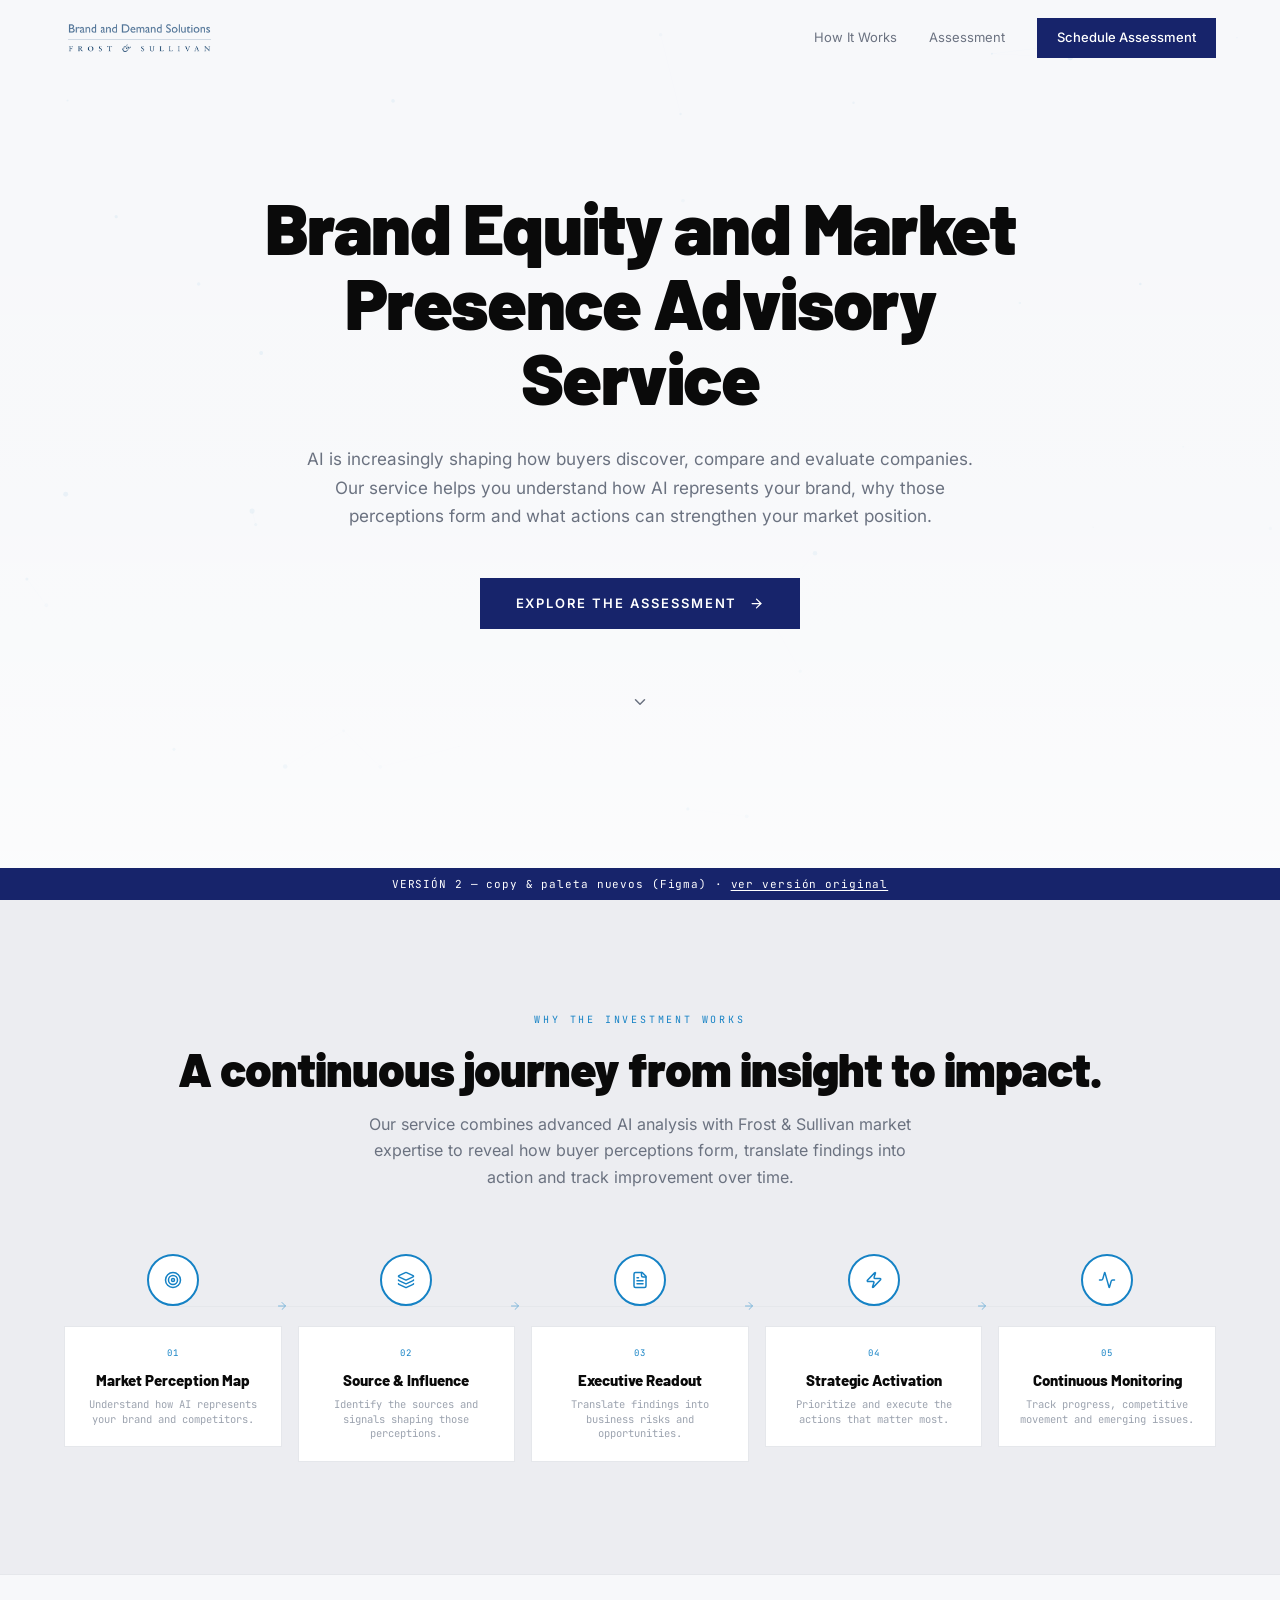
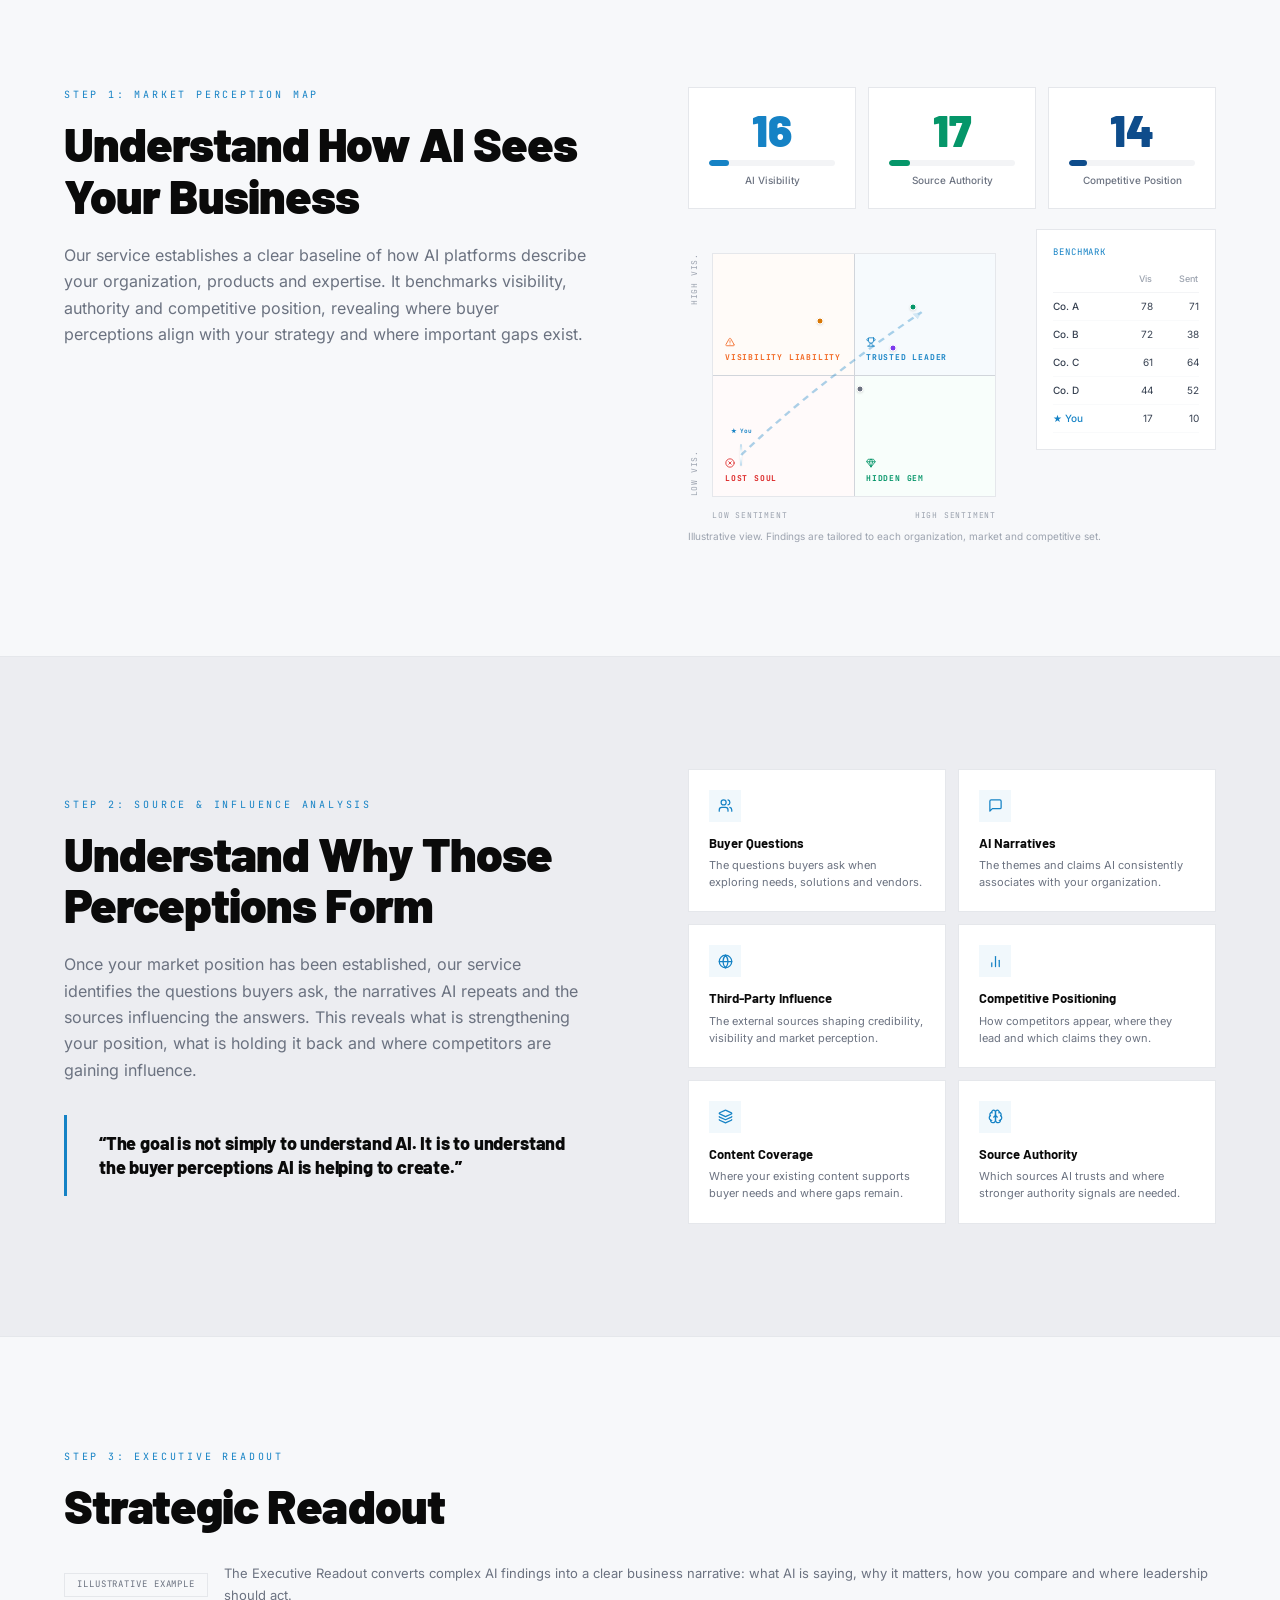
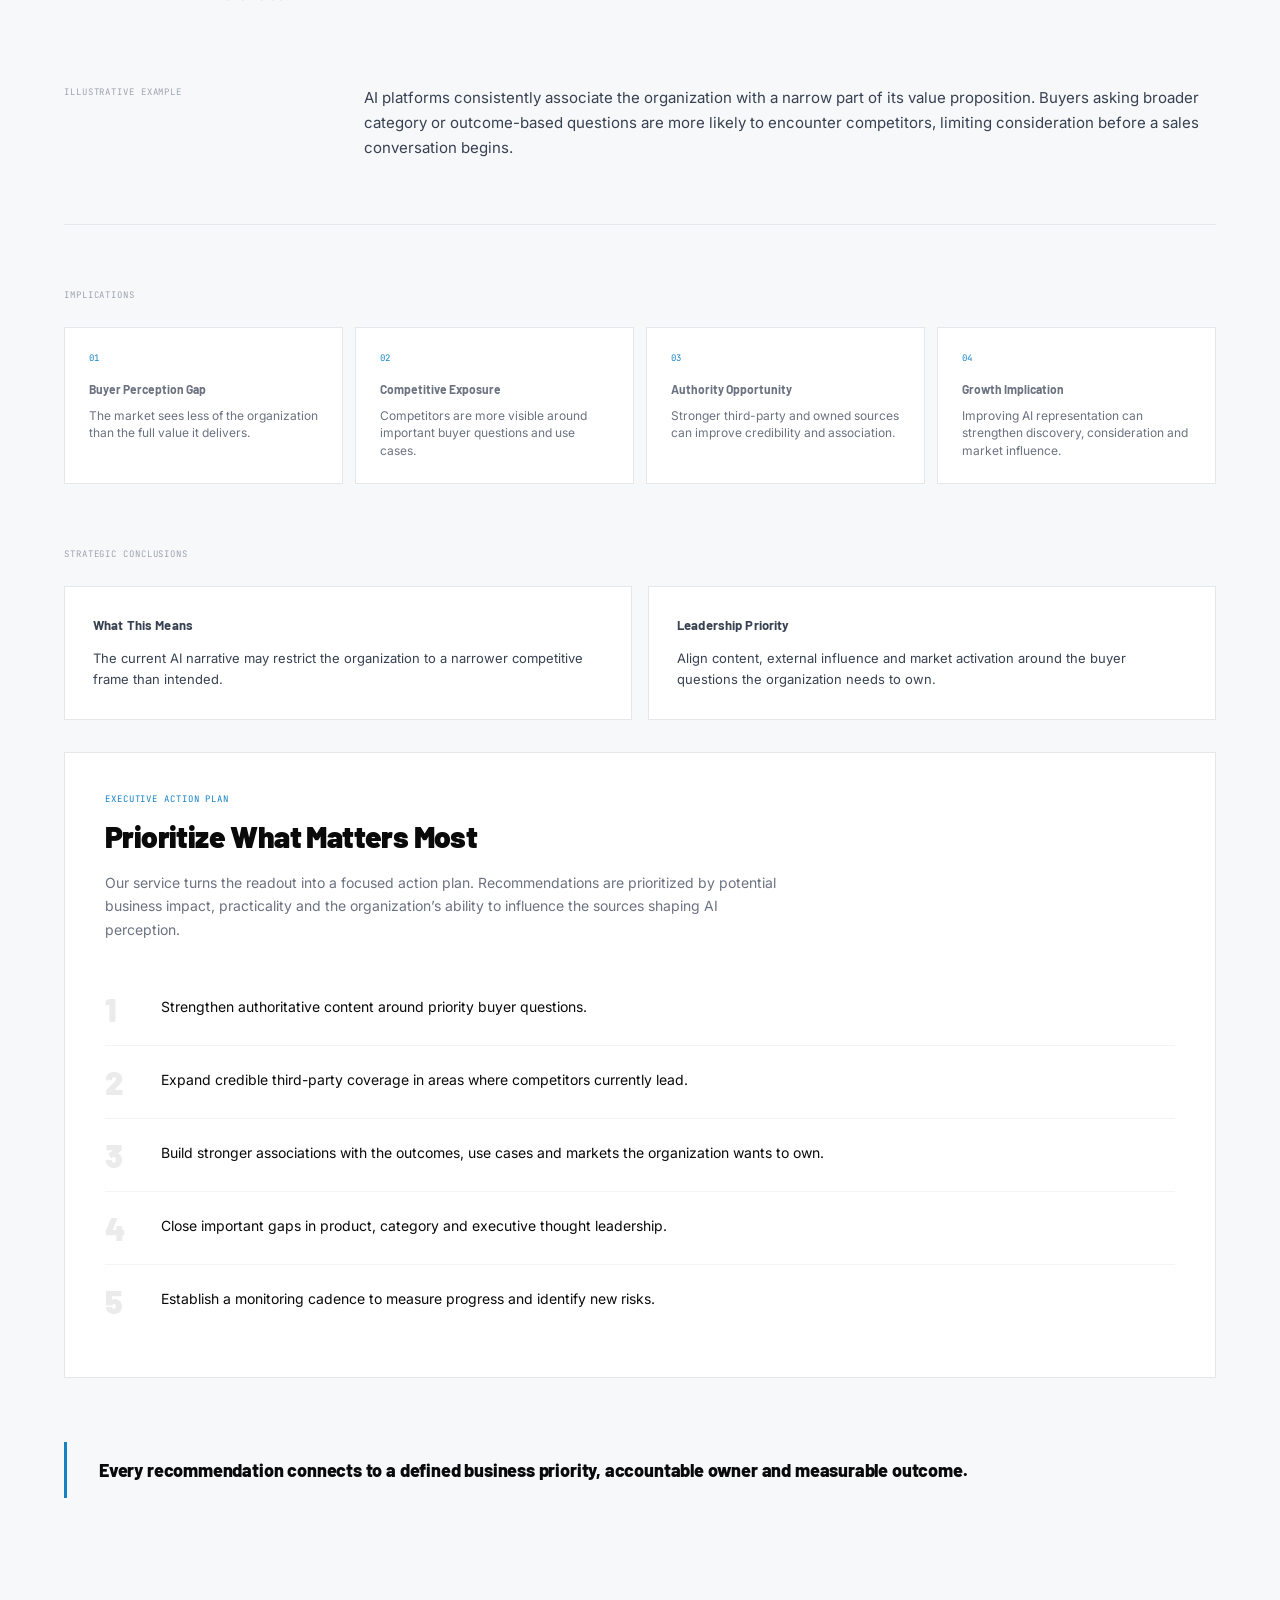
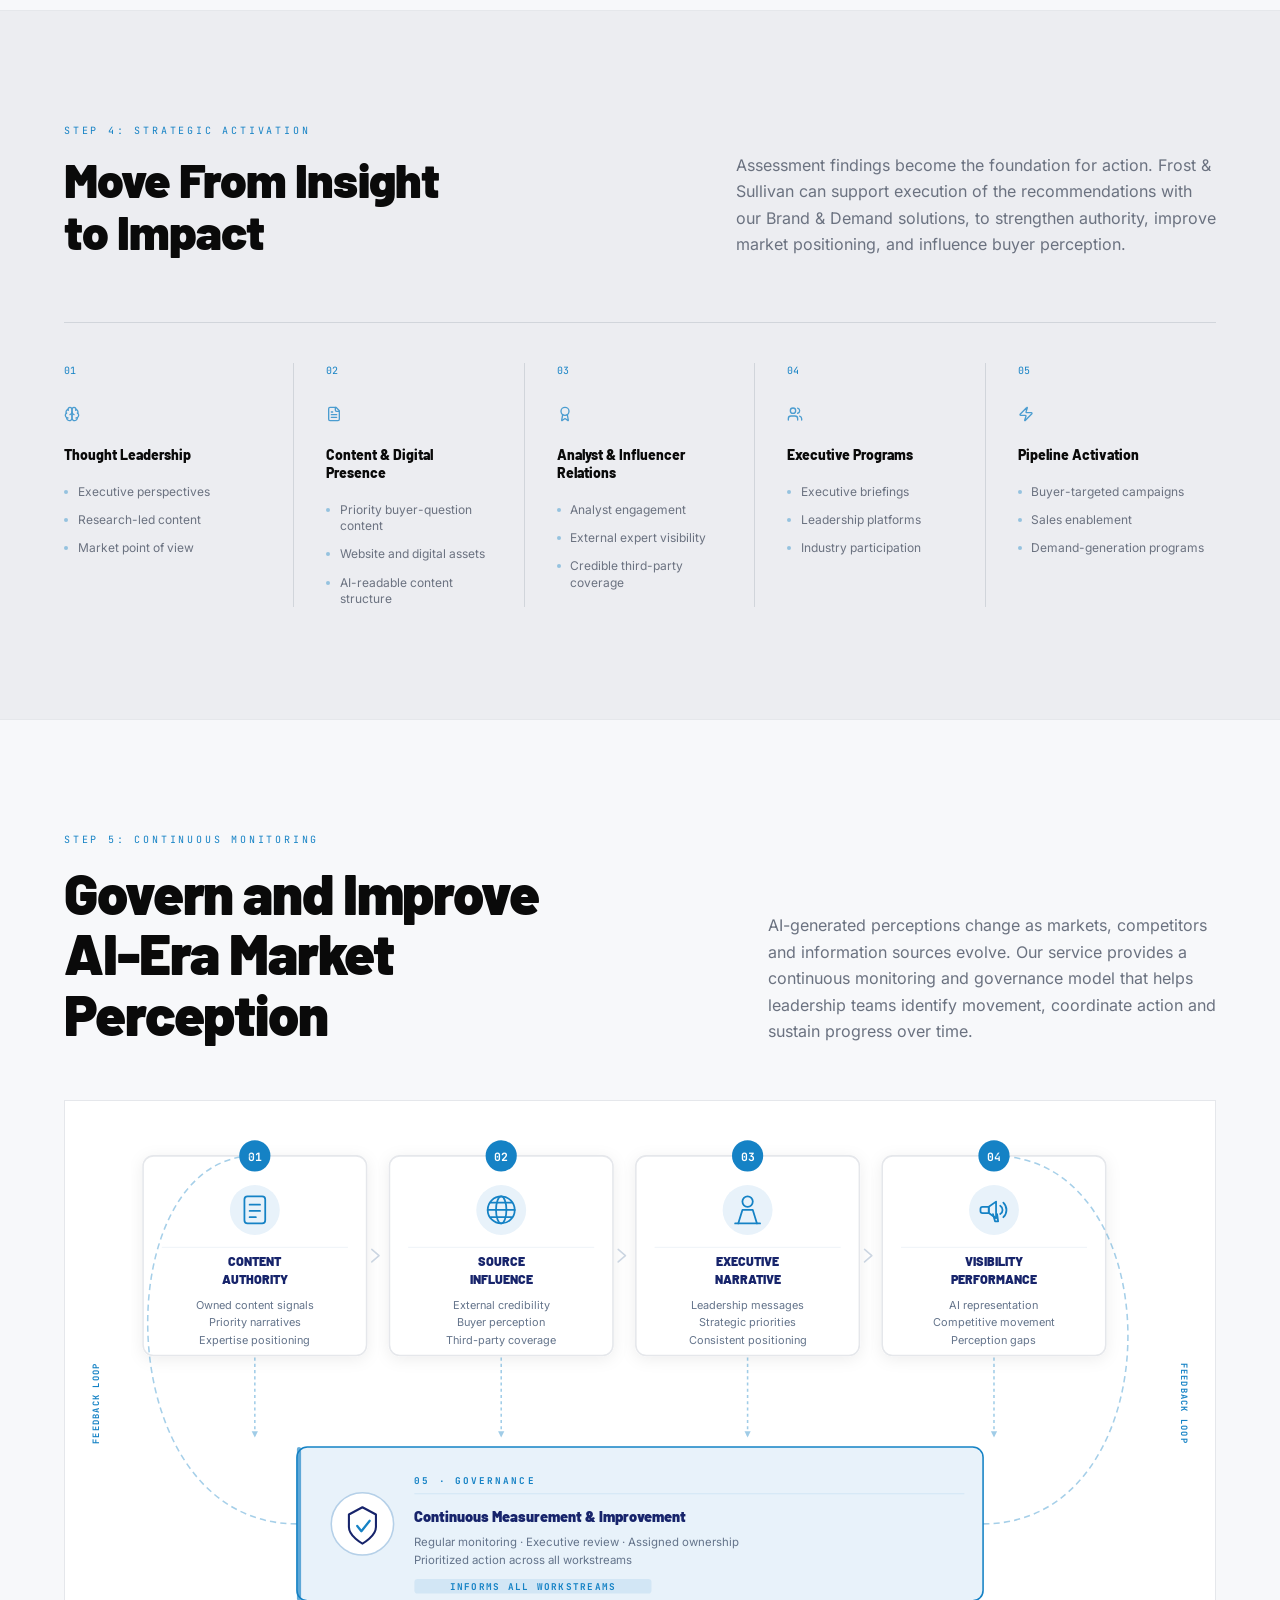
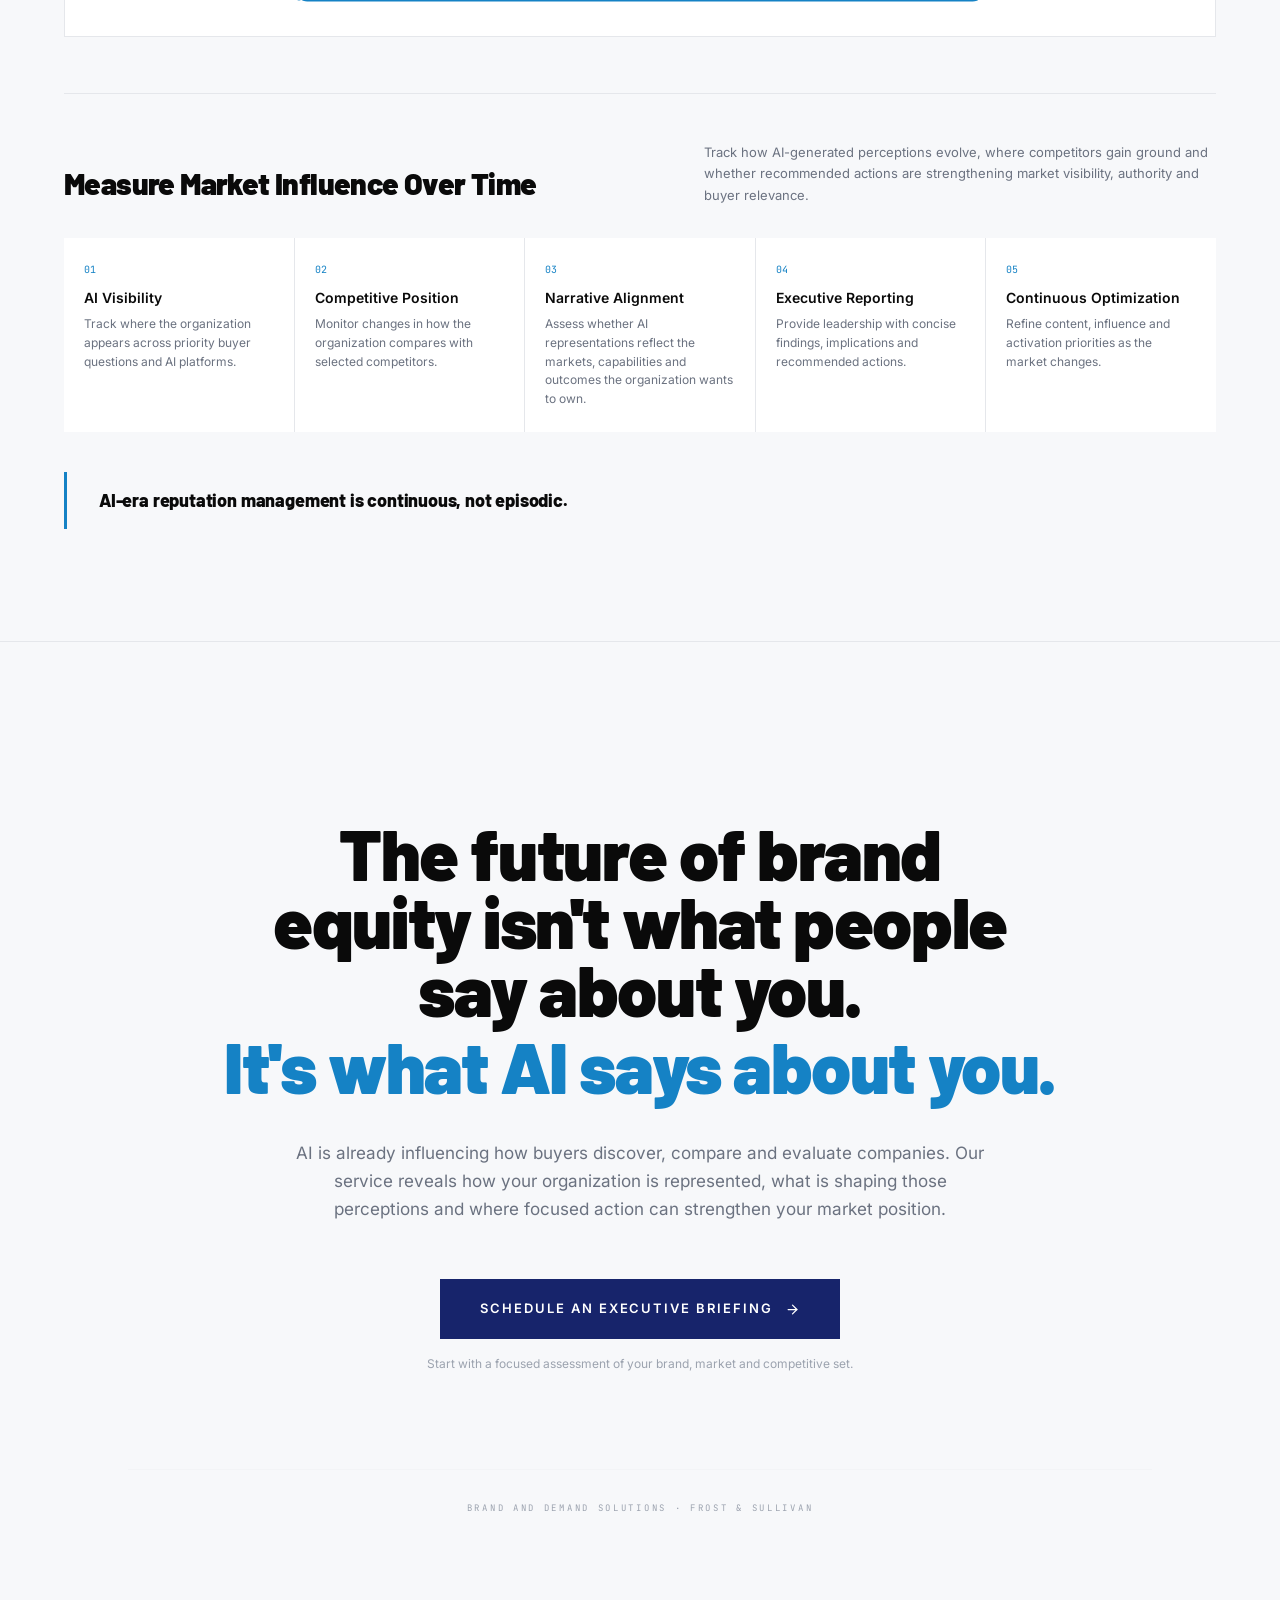
==== index-v2.html @ 62ee70f5 "Add v2 comparison page (Figma copy/palette update) Ports the new palette (#1582C5/#0E4C8B/#17246B), " ====
<!doctype html>
<html lang="en" class="no-js">
<head>
<meta charset="utf-8" />
<meta name="viewport" content="width=device-width, initial-scale=1" />
<title>[v2] Brand Equity &amp; Market Presence Advisory — Frost &amp; Sullivan</title>
<meta name="description" content="AI is increasingly shaping how buyers discover, compare and evaluate companies. Our service helps you understand how AI represents your brand, why those perceptions form and what actions can strengthen your market position." />
<meta name="robots" content="noindex, nofollow" />
<meta name="googlebot" content="noindex, nofollow" />
<meta name="theme-color" content="#1582c5" />
<link rel="icon" href="favicon.svg" type="image/svg+xml" />

<script>document.documentElement.className = document.documentElement.className.replace('no-js', 'js');</script>
<link rel="preload" as="font" type="font/woff2" href="assets/fonts/inter.woff2" crossorigin />
<link rel="preload" as="font" type="font/woff2" href="assets/fonts/barlow-900.woff2" crossorigin />
<link rel="stylesheet" href="assets/css/fonts.css" />
<link rel="stylesheet" href="assets/css/styles-v2.css" />
</head>
<body style="padding-bottom:2.25rem">

<!-- ============ NAV ============ -->
<header class="nav" id="nav">
  <div class="nav__inner">
    <a href="#top" aria-label="Frost &amp; Sullivan — Brand and Demand Solutions">
      <img class="nav__logo" src="assets/img/logo.png" width="1045" height="276"
           alt="Frost &amp; Sullivan — Brand and Demand Solutions" />
    </a>
    <nav class="nav__links" aria-label="Primary">
      <a class="nav__link" href="#how-it-works">How It Works</a>
      <a class="nav__link" href="#section-market-presence-map">Assessment</a>
      <a class="btn btn--nav" href="#final-cta">Schedule Assessment</a>
    </nav>
  </div>
</header>

<main id="top">

<!-- ============ HERO ============ -->
<section class="hero">
  <canvas class="hero__canvas" id="hero-canvas" aria-hidden="true"></canvas>
  <div class="hero__veil" aria-hidden="true"></div>
  <div class="hero__inner">
    <h1 class="hero__title reveal" style="transition-delay:120ms">Brand Equity and Market Presence Advisory Service</h1>
    <p class="hero__text reveal" style="transition-delay:240ms">
      AI is increasingly shaping how buyers discover, compare and evaluate companies. Our service helps you
      understand how AI represents your brand, why those perceptions form and what actions can strengthen your
      market position.
    </p>
    <p class="reveal" style="transition-delay:360ms">
      <a class="btn btn--lg" href="#how-it-works">
        Explore the Assessment <span class="ico btn__ico" data-icon="arrow-right"></span>
      </a>
    </p>
    <div class="hero__scroll reveal" style="transition-delay:520ms" aria-hidden="true">
      <span class="ico" data-icon="chevron-down"></span>
    </div>
  </div>
</section>

<!-- ============ 01 · HOW IT WORKS ============ -->
<section class="section section--alt section--flush" id="how-it-works">
  <div class="container">
    <div class="reveal" style="text-align:center;margin-bottom:4rem">
      <p class="eyebrow">Why the Investment Works</p>
      <h2 class="h2">A continuous journey from insight to impact.</h2>
      <p class="lead measure" style="margin-inline:auto;margin-top:1rem">
        Our service combines advanced AI analysis with Frost &amp; Sullivan market expertise to reveal how buyer
        perceptions form, translate findings into action and track improvement over time.
      </p>
    </div>

    <div class="steps">
      <div class="steps__line" aria-hidden="true"></div>
      <div class="steps__grid">
        <a class="step reveal" href="#section-market-presence-map">
          <span class="step__badge"><span><span class="ico" data-icon="target"></span></span></span>
          <span class="step__card">
            <span class="step__num">01</span>
            <span class="step__name">Market Perception Map</span>
            <span class="step__tag">Understand how AI represents your brand and competitors.</span>
          </span>
          <span class="step__arrow" aria-hidden="true"><span class="ico" data-icon="arrow-right"></span></span>
        </a>
        <a class="step reveal" href="#section-funnel-analysis" style="transition-delay:70ms">
          <span class="step__badge"><span><span class="ico" data-icon="layers"></span></span></span>
          <span class="step__card">
            <span class="step__num">02</span>
            <span class="step__name">Source &amp; Influence</span>
            <span class="step__tag">Identify the sources and signals shaping those perceptions.</span>
          </span>
          <span class="step__arrow" aria-hidden="true"><span class="ico" data-icon="arrow-right"></span></span>
        </a>
        <a class="step reveal" href="#section-executive-brief" style="transition-delay:140ms">
          <span class="step__badge"><span><span class="ico" data-icon="file-text"></span></span></span>
          <span class="step__card">
            <span class="step__num">03</span>
            <span class="step__name">Executive Readout</span>
            <span class="step__tag">Translate findings into business risks and opportunities.</span>
          </span>
          <span class="step__arrow" aria-hidden="true"><span class="ico" data-icon="arrow-right"></span></span>
        </a>
        <a class="step reveal" href="#section-brand-and-demand" style="transition-delay:210ms">
          <span class="step__badge"><span><span class="ico" data-icon="zap"></span></span></span>
          <span class="step__card">
            <span class="step__num">04</span>
            <span class="step__name">Strategic Activation</span>
            <span class="step__tag">Prioritize and execute the actions that matter most.</span>
          </span>
          <span class="step__arrow" aria-hidden="true"><span class="ico" data-icon="arrow-right"></span></span>
        </a>
        <a class="step reveal" href="#section-monitoring" style="transition-delay:280ms">
          <span class="step__badge"><span><span class="ico" data-icon="activity"></span></span></span>
          <span class="step__card">
            <span class="step__num">05</span>
            <span class="step__name">Continuous Monitoring</span>
            <span class="step__tag">Track progress, competitive movement and emerging issues.</span>
          </span>
        </a>
      </div>
    </div>
  </div>
</section>

<!-- ============ 02 · MARKET PRESENCE MAP ============ -->
<section class="section section--plain" id="section-market-presence-map">
  <div class="container">
    <div class="split split--top">
      <div class="reveal reveal--left">
        <p class="eyebrow">Step 1: Market Perception Map</p>
        <h2 class="h2">Understand How AI Sees Your Business</h2>
        <p class="lead" style="margin-top:1.25rem">
          Our service establishes a clear baseline of how AI platforms describe your organization, products and
          expertise. It benchmarks visibility, authority and competitive position, revealing where buyer
          perceptions align with your strategy and where important gaps exist.
        </p>
      </div>

      <div class="reveal reveal--right" style="transition-delay:120ms">
        <div class="scorecards">
          <div class="scorecard">
            <div class="scorecard__val" style="color:#1582c5">16</div>
            <div class="bar"><span style="width:16%;background:#1582c5"></span></div>
            <p class="scorecard__label">AI Visibility</p>
          </div>
          <div class="scorecard">
            <div class="scorecard__val" style="color:#059669">17</div>
            <div class="bar"><span style="width:17%;background:#059669"></span></div>
            <p class="scorecard__label">Source Authority</p>
          </div>
          <div class="scorecard">
            <div class="scorecard__val" style="color:#0e4c8b">14</div>
            <div class="bar"><span style="width:14%;background:#0e4c8b"></span></div>
            <p class="scorecard__label">Competitive Position</p>
          </div>
        </div>

        <div class="qwrap">
          <div class="quadrant">
            <div class="quadrant__box">
              <div class="quad quad--liability">
                <div class="quad__inner">
                  <span class="ico" data-icon="alert-triangle"></span>
                  <span class="quad__label">Visibility Liability</span>
                  <p class="quad__desc">High visibility, negative sentiment.</p>
                </div>
              </div>
              <div class="quad quad--trusted">
                <div class="quad__inner">
                  <span class="ico" data-icon="trophy"></span>
                  <span class="quad__label">Trusted Leader</span>
                  <p class="quad__desc">High visibility, positive sentiment.</p>
                </div>
              </div>
              <div class="quad quad--lost">
                <div class="quad__inner">
                  <span class="ico" data-icon="x-circle"></span>
                  <span class="quad__label">Lost Soul</span>
                  <p class="quad__desc">Low visibility, negative sentiment.</p>
                </div>
              </div>
              <div class="quad quad--gem">
                <div class="quad__inner">
                  <span class="ico" data-icon="gem"></span>
                  <span class="quad__label">Hidden Gem</span>
                  <p class="quad__desc">Low visibility, positive sentiment.</p>
                </div>
              </div>

              <div class="quadrant__cross-v" aria-hidden="true"></div>
              <div class="quadrant__cross-h" aria-hidden="true"></div>

              <div class="dot" style="left:71%;top:22%;width:7px;height:7px;background:#059669" title="Competitor A"></div>
              <div class="dot" style="left:38%;top:28%;width:7px;height:7px;background:#d97706" title="Competitor B"></div>
              <div class="dot" style="left:64%;top:39%;width:7px;height:7px;background:#7c3aed" title="Competitor C"></div>
              <div class="dot" style="left:52%;top:56%;width:7px;height:7px;background:#6b7280" title="Competitor D"></div>
              <div class="dot--you" style="left:10%;top:83%" title="Your Company">
                <span class="dot__tag">★ You</span>
                <span class="dot"></span>
              </div>

              <svg class="quadrant__svg" viewBox="0 0 100 100" preserveAspectRatio="none" aria-hidden="true">
                <defs>
                  <marker id="qm-arr" viewBox="0 0 6 6" refX="5" refY="3" markerWidth="4" markerHeight="4" orient="auto">
                    <path d="M 0 0.5 L 5 3 L 0 5.5 z" fill="#1582c5" opacity="0.45" />
                  </marker>
                </defs>
                <path d="M 10 83 Q 36 54 74 24" fill="none" stroke="#1582c5" stroke-width="0.9"
                      stroke-dasharray="2.5 2" opacity="0.35" marker-end="url(#qm-arr)" />
              </svg>
            </div>

            <div class="quadrant__cap-x">
              <span class="cap-axis">Low Sentiment</span>
              <span class="cap-axis">High Sentiment</span>
            </div>
            <div class="quadrant__cap-y">
              <span class="cap-axis cap-axis--v">High Vis.</span>
              <span class="cap-axis cap-axis--v">Low Vis.</span>
            </div>
          </div>

          <div class="benchmark">
            <p class="benchmark__title">Benchmark</p>
            <table>
              <thead>
                <tr><th></th><th>Vis</th><th>Sent</th></tr>
              </thead>
              <tbody>
                <tr><td>Co. A</td><td>78</td><td>71</td></tr>
                <tr><td>Co. B</td><td>72</td><td>38</td></tr>
                <tr><td>Co. C</td><td>61</td><td>64</td></tr>
                <tr><td>Co. D</td><td>44</td><td>52</td></tr>
                <tr class="is-you"><td>★ You</td><td>17</td><td>10</td></tr>
              </tbody>
            </table>
          </div>
        </div>
        <p class="note">Illustrative view. Findings are tailored to each organization, market and competitive set.</p>
      </div>
    </div>
  </div>
</section>

<!-- ============ 03 · FUNNEL ANALYSIS ============ -->
<section class="section section--alt" id="section-funnel-analysis">
  <div class="container">
    <div class="split split--center">
      <div class="reveal reveal--left">
        <p class="eyebrow">Step 2: Source &amp; Influence Analysis</p>
        <h2 class="h2">Understand Why Those Perceptions Form</h2>
        <p class="lead" style="margin-top:1.25rem;margin-bottom:2rem">
          Once your market position has been established, our service identifies the questions buyers ask, the
          narratives AI repeats and the sources influencing the answers. This reveals what is strengthening your
          position, what is holding it back and where competitors are gaining influence.
        </p>
        <div class="pullquote">
          <p>&ldquo;The goal is not simply to understand AI. It is to understand the buyer perceptions AI is helping to create.&rdquo;</p>
        </div>
      </div>

      <div class="reveal reveal--right" style="transition-delay:120ms">
        <div class="cardgrid">
          <article class="card">
            <div class="card__icon"><span class="ico" data-icon="users"></span></div>
            <h3 class="card__title">Buyer Questions</h3>
            <p class="card__text">The questions buyers ask when exploring needs, solutions and vendors.</p>
          </article>
          <article class="card">
            <div class="card__icon"><span class="ico" data-icon="message-square"></span></div>
            <h3 class="card__title">AI Narratives</h3>
            <p class="card__text">The themes and claims AI consistently associates with your organization.</p>
          </article>
          <article class="card">
            <div class="card__icon"><span class="ico" data-icon="globe"></span></div>
            <h3 class="card__title">Third-Party Influence</h3>
            <p class="card__text">The external sources shaping credibility, visibility and market perception.</p>
          </article>
          <article class="card">
            <div class="card__icon"><span class="ico" data-icon="bar-chart-2"></span></div>
            <h3 class="card__title">Competitive Positioning</h3>
            <p class="card__text">How competitors appear, where they lead and which claims they own.</p>
          </article>
          <article class="card">
            <div class="card__icon"><span class="ico" data-icon="layers"></span></div>
            <h3 class="card__title">Content Coverage</h3>
            <p class="card__text">Where your existing content supports buyer needs and where gaps remain.</p>
          </article>
          <article class="card">
            <div class="card__icon"><span class="ico" data-icon="brain"></span></div>
            <h3 class="card__title">Source Authority</h3>
            <p class="card__text">Which sources AI trusts and where stronger authority signals are needed.</p>
          </article>
        </div>
      </div>
    </div>
  </div>
</section>

<!-- ============ 04 · EXECUTIVE BRIEF ============ -->
<section class="section section--plain" id="section-executive-brief">
  <div class="container">
    <div class="reveal">
      <p class="eyebrow">Step 3: Executive Readout</p>
      <h2 class="h2">Strategic Readout</h2>
      <div class="brief__intro">
        <span class="tag">Illustrative Example</span>
        <p>The Executive Readout converts complex AI findings into a clear business narrative: what AI is saying,
          why it matters, how you compare and where leadership should act.</p>
      </div>
    </div>

    <div class="brief__block reveal" style="transition-delay:60ms">
      <div class="brief__row">
        <p class="kicker">Illustrative Example</p>
        <p class="brief__body">AI platforms consistently associate the organization with a narrow part of its value
          proposition. Buyers asking broader category or outcome-based questions are more likely to encounter
          competitors, limiting consideration before a sales conversation begins.</p>
      </div>
    </div>

    <div class="reveal" style="transition-delay:100ms;margin-bottom:4rem">
      <p class="kicker" style="margin-bottom:1.5rem">Implications</p>
      <div class="findings" style="margin-top:0">
        <div class="finding">
          <span class="finding__num">01</span>
          <p class="finding__title">Buyer Perception Gap</p>
          <p>The market sees less of the organization than the full value it delivers.</p>
        </div>
        <div class="finding">
          <span class="finding__num">02</span>
          <p class="finding__title">Competitive Exposure</p>
          <p>Competitors are more visible around important buyer questions and use cases.</p>
        </div>
        <div class="finding">
          <span class="finding__num">03</span>
          <p class="finding__title">Authority Opportunity</p>
          <p>Stronger third-party and owned sources can improve credibility and association.</p>
        </div>
        <div class="finding">
          <span class="finding__num">04</span>
          <p class="finding__title">Growth Implication</p>
          <p>Improving AI representation can strengthen discovery, consideration and market influence.</p>
        </div>
      </div>
    </div>

    <div class="reveal" style="transition-delay:140ms;margin-bottom:4rem">
      <p class="kicker">Strategic Conclusions</p>
      <div class="conclusions">
        <div class="conclusion">
          <p class="conclusion__label">What This Means</p>
          <p>The current AI narrative may restrict the organization to a narrower competitive frame than intended.</p>
        </div>
        <div class="conclusion">
          <p class="conclusion__label">Leadership Priority</p>
          <p>Align content, external influence and market activation around the buyer questions the organization
            needs to own.</p>
        </div>
      </div>

      <div class="plan-card">
        <p class="plan-card__label">Executive Action Plan</p>
        <h3 class="plan-card__title">Prioritize What Matters Most</h3>
        <p class="plan-card__intro">Our service turns the readout into a focused action plan. Recommendations are
          prioritized by potential business impact, practicality and the organization&rsquo;s ability to influence
          the sources shaping AI perception.</p>
        <div class="actions">
          <div class="action"><span class="action__num">1</span><span class="action__text">Strengthen authoritative content around priority buyer questions.</span></div>
          <div class="action"><span class="action__num">2</span><span class="action__text">Expand credible third-party coverage in areas where competitors currently lead.</span></div>
          <div class="action"><span class="action__num">3</span><span class="action__text">Build stronger associations with the outcomes, use cases and markets the organization wants to own.</span></div>
          <div class="action"><span class="action__num">4</span><span class="action__text">Close important gaps in product, category and executive thought leadership.</span></div>
          <div class="action"><span class="action__num">5</span><span class="action__text">Establish a monitoring cadence to measure progress and identify new risks.</span></div>
        </div>
      </div>
    </div>

    <div class="pullquote reveal" style="transition-delay:220ms">
      <p>Every recommendation connects to a defined business priority, accountable owner and measurable outcome.</p>
    </div>
  </div>
</section>

<!-- ============ 05 · BRAND & DEMAND ============ -->
<section class="section section--alt" id="section-brand-and-demand">
  <div class="container">
    <div class="reveal">
      <div class="bd-head">
        <div>
          <p class="eyebrow">Step 4: Strategic Activation</p>
          <h2 class="h2">Move From Insight<br />to Impact</h2>
        </div>
        <p class="lead">Assessment findings become the foundation for action. Frost &amp; Sullivan can support
          execution of the recommendations with our Brand &amp; Demand solutions, to strengthen authority, improve
          market positioning, and influence buyer perception.</p>
      </div>
    </div>

    <div class="bd-cols">
      <div class="bd-col reveal">
        <span class="bd-col__num">01</span>
        <span class="ico bd-col__icon" data-icon="brain"></span>
        <h3 class="bd-col__title">Thought Leadership</h3>
        <ul class="bd-col__list">
          <li><span>Executive perspectives</span></li>
          <li><span>Research-led content</span></li>
          <li><span>Market point of view</span></li>
        </ul>
      </div>
      <div class="bd-col reveal" style="transition-delay:60ms">
        <span class="bd-col__num">02</span>
        <span class="ico bd-col__icon" data-icon="file-text"></span>
        <h3 class="bd-col__title">Content &amp; Digital Presence</h3>
        <ul class="bd-col__list">
          <li><span>Priority buyer-question content</span></li>
          <li><span>Website and digital assets</span></li>
          <li><span>AI-readable content structure</span></li>
        </ul>
      </div>
      <div class="bd-col reveal" style="transition-delay:120ms">
        <span class="bd-col__num">03</span>
        <span class="ico bd-col__icon" data-icon="award"></span>
        <h3 class="bd-col__title">Analyst &amp; Influencer Relations</h3>
        <ul class="bd-col__list">
          <li><span>Analyst engagement</span></li>
          <li><span>External expert visibility</span></li>
          <li><span>Credible third-party coverage</span></li>
        </ul>
      </div>
      <div class="bd-col reveal" style="transition-delay:180ms">
        <span class="bd-col__num">04</span>
        <span class="ico bd-col__icon" data-icon="users"></span>
        <h3 class="bd-col__title">Executive Programs</h3>
        <ul class="bd-col__list">
          <li><span>Executive briefings</span></li>
          <li><span>Leadership platforms</span></li>
          <li><span>Industry participation</span></li>
        </ul>
      </div>
      <div class="bd-col reveal" style="transition-delay:240ms">
        <span class="bd-col__num">05</span>
        <span class="ico bd-col__icon" data-icon="zap"></span>
        <h3 class="bd-col__title">Pipeline Activation</h3>
        <ul class="bd-col__list">
          <li><span>Buyer-targeted campaigns</span></li>
          <li><span>Sales enablement</span></li>
          <li><span>Demand-generation programs</span></li>
        </ul>
      </div>
    </div>
  </div>
</section>

<!-- ============ 06 · MONITORING ============ -->
<section class="section section--plain" id="section-monitoring">
  <div class="container">
    <div class="reveal">
      <p class="eyebrow">Step 5: Continuous Monitoring</p>
      <div class="mon-head">
        <h2 class="h2 h2--lg">Govern and Improve<br />AI-Era Market Perception</h2>
        <p class="lead">AI-generated perceptions change as markets, competitors and information sources evolve. Our
          service provides a continuous monitoring and governance model that helps leadership teams identify
          movement, coordinate action and sustain progress over time.</p>
      </div>
    </div>

    <div class="graphic reveal" style="transition-delay:60ms">
      <div class="graphic__scroll">
        <svg viewBox="0 0 1060 468" width="100%" role="img"
             aria-label="Governance workflow: four workstreams — content authority, source influence, executive narrative and visibility performance — feeding a continuous governance and measurement loop.">
          <defs>
            <filter id="gfx-sh" x="-5%" y="-10%" width="115%" height="130%">
              <feDropShadow dx="0" dy="3" stdDeviation="7" flood-color="#0a1628" flood-opacity="0.07" />
            </filter>
            <marker id="gfx-dn" viewBox="0 0 10 10" refX="8" refY="5" markerWidth="5" markerHeight="5" orient="auto">
              <path d="M 0 1 L 8 5 L 0 9 z" fill="#1582c5" />
            </marker>
            <marker id="gfx-fb" viewBox="0 0 10 10" refX="8" refY="5" markerWidth="5" markerHeight="5" orient="auto">
              <path d="M 0 1 L 8 5 L 0 9 z" fill="#1582c5" opacity="0.5" />
            </marker>
          </defs>

          <g transform="translate(52, 22)">
            <rect width="215" height="192" rx="10" fill="#fff" stroke="#e5e7eb" stroke-width="1.5" filter="url(#gfx-sh)" />
            <circle cx="107.5" cy="0" r="15" fill="#1582c5" />
            <text x="107.5" y="5" font-size="11" font-weight="700" fill="#fff" text-anchor="middle" font-family="'JetBrains Mono',monospace">01</text>
            <circle cx="107.5" cy="52" r="24" fill="#e8f2fa" />
            <g transform="translate(107.5, 52)" stroke="#1582c5" stroke-width="1.7" fill="none" stroke-linecap="round" stroke-linejoin="round">
              <rect x="-10" y="-13" width="20" height="26" rx="3" />
              <line x1="-5" y1="-5" x2="5" y2="-5" /><line x1="-5" y1="1" x2="5" y2="1" /><line x1="-5" y1="7" x2="1" y2="7" />
            </g>
            <line x1="18" y1="88" x2="197" y2="88" stroke="#f1f5f9" stroke-width="1" />
            <text x="107.5" y="106" font-size="12" font-weight="900" fill="#17246b" text-anchor="middle" font-family="'Barlow',sans-serif">CONTENT</text>
            <text x="107.5" y="123" font-size="12" font-weight="900" fill="#17246b" text-anchor="middle" font-family="'Barlow',sans-serif">AUTHORITY</text>
            <text x="107.5" y="147" font-size="10.5" fill="#64748b" text-anchor="middle">Owned content signals</text>
            <text x="107.5" y="164" font-size="10.5" fill="#64748b" text-anchor="middle">Priority narratives</text>
            <text x="107.5" y="181" font-size="10.5" fill="#64748b" text-anchor="middle">Expertise positioning</text>
          </g>
          <g transform="translate(289, 22)">
            <rect width="215" height="192" rx="10" fill="#fff" stroke="#e5e7eb" stroke-width="1.5" filter="url(#gfx-sh)" />
            <circle cx="107.5" cy="0" r="15" fill="#1582c5" />
            <text x="107.5" y="5" font-size="11" font-weight="700" fill="#fff" text-anchor="middle" font-family="'JetBrains Mono',monospace">02</text>
            <circle cx="107.5" cy="52" r="24" fill="#e8f2fa" />
            <g transform="translate(107.5, 52)" stroke="#1582c5" stroke-width="1.7" fill="none" stroke-linecap="round">
              <circle cx="0" cy="0" r="13" /><ellipse cx="0" cy="0" rx="5" ry="13" />
              <line x1="-13" y1="0" x2="13" y2="0" /><line x1="-10" y1="-7" x2="10" y2="-7" /><line x1="-10" y1="7" x2="10" y2="7" />
            </g>
            <line x1="18" y1="88" x2="197" y2="88" stroke="#f1f5f9" stroke-width="1" />
            <text x="107.5" y="106" font-size="12" font-weight="900" fill="#17246b" text-anchor="middle" font-family="'Barlow',sans-serif">SOURCE</text>
            <text x="107.5" y="123" font-size="12" font-weight="900" fill="#17246b" text-anchor="middle" font-family="'Barlow',sans-serif">INFLUENCE</text>
            <text x="107.5" y="147" font-size="10.5" fill="#64748b" text-anchor="middle">External credibility</text>
            <text x="107.5" y="164" font-size="10.5" fill="#64748b" text-anchor="middle">Buyer perception</text>
            <text x="107.5" y="181" font-size="10.5" fill="#64748b" text-anchor="middle">Third-party coverage</text>
          </g>
          <g transform="translate(526, 22)">
            <rect width="215" height="192" rx="10" fill="#fff" stroke="#e5e7eb" stroke-width="1.5" filter="url(#gfx-sh)" />
            <circle cx="107.5" cy="0" r="15" fill="#1582c5" />
            <text x="107.5" y="5" font-size="11" font-weight="700" fill="#fff" text-anchor="middle" font-family="'JetBrains Mono',monospace">03</text>
            <circle cx="107.5" cy="52" r="24" fill="#e8f2fa" />
            <g transform="translate(107.5, 52)" stroke="#1582c5" stroke-width="1.7" fill="none" stroke-linecap="round" stroke-linejoin="round">
              <circle cx="0" cy="-8" r="5" /><path d="M -9 13 L -5 0 L 5 0 L 9 13" /><line x1="-12" y1="13" x2="12" y2="13" />
            </g>
            <line x1="18" y1="88" x2="197" y2="88" stroke="#f1f5f9" stroke-width="1" />
            <text x="107.5" y="106" font-size="12" font-weight="900" fill="#17246b" text-anchor="middle" font-family="'Barlow',sans-serif">EXECUTIVE</text>
            <text x="107.5" y="123" font-size="12" font-weight="900" fill="#17246b" text-anchor="middle" font-family="'Barlow',sans-serif">NARRATIVE</text>
            <text x="107.5" y="147" font-size="10.5" fill="#64748b" text-anchor="middle">Leadership messages</text>
            <text x="107.5" y="164" font-size="10.5" fill="#64748b" text-anchor="middle">Strategic priorities</text>
            <text x="107.5" y="181" font-size="10.5" fill="#64748b" text-anchor="middle">Consistent positioning</text>
          </g>
          <g transform="translate(763, 22)">
            <rect width="215" height="192" rx="10" fill="#fff" stroke="#e5e7eb" stroke-width="1.5" filter="url(#gfx-sh)" />
            <circle cx="107.5" cy="0" r="15" fill="#1582c5" />
            <text x="107.5" y="5" font-size="11" font-weight="700" fill="#fff" text-anchor="middle" font-family="'JetBrains Mono',monospace">04</text>
            <circle cx="107.5" cy="52" r="24" fill="#e8f2fa" />
            <g transform="translate(107.5, 52)" stroke="#1582c5" stroke-width="1.7" fill="none" stroke-linecap="round" stroke-linejoin="round">
              <path d="M -5 -3 L 2 -8 L 2 8 L -5 3 Z" />
              <path d="M -11 -3 L -5 -3 L -5 3 L -11 3 A 2 2 0 0 1 -13 1 L -13 -1 A 2 2 0 0 1 -11 -3 Z" />
              <path d="M -1 4 L 1 11 L 4 11 L 3 4" /><path d="M 6 -4 C 9 -2 9 2 6 4" /><path d="M 9 -7 C 13 -3 13 3 9 7" />
            </g>
            <line x1="18" y1="88" x2="197" y2="88" stroke="#f1f5f9" stroke-width="1" />
            <text x="107.5" y="106" font-size="12" font-weight="900" fill="#17246b" text-anchor="middle" font-family="'Barlow',sans-serif">VISIBILITY</text>
            <text x="107.5" y="123" font-size="12" font-weight="900" fill="#17246b" text-anchor="middle" font-family="'Barlow',sans-serif">PERFORMANCE</text>
            <text x="107.5" y="147" font-size="10.5" fill="#64748b" text-anchor="middle">AI representation</text>
            <text x="107.5" y="164" font-size="10.5" fill="#64748b" text-anchor="middle">Competitive movement</text>
            <text x="107.5" y="181" font-size="10.5" fill="#64748b" text-anchor="middle">Perception gaps</text>
          </g>

          <path d="M 272 112 L 279 118 L 272 124" fill="none" stroke="#cbd5e1" stroke-width="1.5" stroke-linecap="round" stroke-linejoin="round" />
          <path d="M 509 112 L 516 118 L 509 124" fill="none" stroke="#cbd5e1" stroke-width="1.5" stroke-linecap="round" stroke-linejoin="round" />
          <path d="M 746 112 L 753 118 L 746 124" fill="none" stroke="#cbd5e1" stroke-width="1.5" stroke-linecap="round" stroke-linejoin="round" />

          <line x1="159.5" y1="216" x2="159.5" y2="293" stroke="#1582c5" stroke-width="1.5" stroke-dasharray="3 3" marker-end="url(#gfx-dn)" opacity="0.4" />
          <line x1="396.5" y1="216" x2="396.5" y2="293" stroke="#1582c5" stroke-width="1.5" stroke-dasharray="3 3" marker-end="url(#gfx-dn)" opacity="0.4" />
          <line x1="633.5" y1="216" x2="633.5" y2="293" stroke="#1582c5" stroke-width="1.5" stroke-dasharray="3 3" marker-end="url(#gfx-dn)" opacity="0.4" />
          <line x1="870.5" y1="216" x2="870.5" y2="293" stroke="#1582c5" stroke-width="1.5" stroke-dasharray="3 3" marker-end="url(#gfx-dn)" opacity="0.4" />

          <g transform="translate(200, 302)">
            <rect width="660" height="148" rx="10" fill="#e8f2fa" stroke="#1582c5" stroke-width="1.5" />
            <rect x="0" y="0" width="4" height="148" rx="2" fill="#1582c5" opacity="0.65" />
            <circle cx="63" cy="74" r="30" fill="#fff" stroke="#b5d0e8" stroke-width="1.5" />
            <g transform="translate(63, 74)" stroke="#17246b" stroke-width="2" fill="none" stroke-linejoin="round">
              <path d="M 0 -16 L -13 -9 L -13 3 C -13 12 0 19 0 19 C 0 19 13 12 13 3 L 13 -9 Z" />
              <path d="M -5 2 L -1 7 L 7 -3" stroke="#1582c5" stroke-width="2.2" stroke-linecap="round" />
            </g>
            <text x="113" y="36" font-size="9" font-weight="700" fill="#1582c5" letter-spacing="2" font-family="'JetBrains Mono',monospace">05 · GOVERNANCE</text>
            <line x1="113" y1="45" x2="642" y2="45" stroke="#1582c5" stroke-width="0.5" opacity="0.2" />
            <text x="113" y="72" font-size="14" font-weight="900" fill="#17246b" font-family="'Barlow',sans-serif">Continuous Measurement &amp; Improvement</text>
            <text x="113" y="95" font-size="11" fill="#64748b">Regular monitoring · Executive review · Assigned ownership</text>
            <text x="113" y="113" font-size="11" fill="#64748b">Prioritized action across all workstreams</text>
            <rect x="113" y="127" width="228" height="14" rx="3" fill="#1582c5" opacity="0.1" />
            <text x="227" y="138" font-size="9" font-weight="700" fill="#1582c5" text-anchor="middle" letter-spacing="1.2" font-family="'JetBrains Mono',monospace">INFORMS ALL WORKSTREAMS</text>
          </g>

          <path d="M 200 376 C 16 376 16 22 159.5 22" fill="none" stroke="#1582c5" stroke-width="1.5" stroke-dasharray="6 4" marker-end="url(#gfx-fb)" opacity="0.38" />
          <path d="M 860 376 C 1044 376 1044 22 870.5 22" fill="none" stroke="#1582c5" stroke-width="1.5" stroke-dasharray="6 4" marker-end="url(#gfx-fb)" opacity="0.38" />

          <text font-size="8.5" font-weight="700" fill="#1582c5" letter-spacing="1.2" font-family="'JetBrains Mono',monospace" transform="translate(10, 260) rotate(-90)" text-anchor="middle">FEEDBACK LOOP</text>
          <text font-size="8.5" font-weight="700" fill="#1582c5" letter-spacing="1.2" font-family="'JetBrains Mono',monospace" transform="translate(1050, 260) rotate(90)" text-anchor="middle">FEEDBACK LOOP</text>
        </svg>
      </div>
    </div>

    <div class="mon-sub reveal" style="transition-delay:100ms">
      <div class="mon-sub__head">
        <h3 class="h3">Measure Market Influence Over Time</h3>
        <p>Track how AI-generated perceptions evolve, where competitors gain ground and whether recommended actions
          are strengthening market visibility, authority and buyer relevance.</p>
      </div>
      <div class="strip strip--five">
        <div class="mcap"><span class="mcap__num">01</span><p class="mcap__title">AI Visibility</p><p class="mcap__text">Track where the organization appears across priority buyer questions and AI platforms.</p></div>
        <div class="mcap"><span class="mcap__num">02</span><p class="mcap__title">Competitive Position</p><p class="mcap__text">Monitor changes in how the organization compares with selected competitors.</p></div>
        <div class="mcap"><span class="mcap__num">03</span><p class="mcap__title">Narrative Alignment</p><p class="mcap__text">Assess whether AI representations reflect the markets, capabilities and outcomes the organization wants to own.</p></div>
        <div class="mcap"><span class="mcap__num">04</span><p class="mcap__title">Executive Reporting</p><p class="mcap__text">Provide leadership with concise findings, implications and recommended actions.</p></div>
        <div class="mcap"><span class="mcap__num">05</span><p class="mcap__title">Continuous Optimization</p><p class="mcap__text">Refine content, influence and activation priorities as the market changes.</p></div>
      </div>
    </div>

    <div class="pullquote reveal" style="transition-delay:160ms">
      <p>AI-era reputation management is continuous, not episodic.</p>
    </div>
  </div>
</section>

</main>

<!-- ============ FINAL CTA ============ -->
<section class="cta" id="final-cta">
  <div class="cta__inner reveal">
    <h2 class="cta__title">
      <span class="line-1">The future of brand equity isn't what people say about you.</span>
      <span class="line-2">It's what AI says about you.</span>
    </h2>
    <p class="cta__text">
      AI is already influencing how buyers discover, compare and evaluate companies. Our service reveals how your
      organization is represented, what is shaping those perceptions and where focused action can strengthen your
      market position.
    </p>
    <a class="btn btn--xl" href="mailto:bcotton@frost.com?subject=BEACON%20AI%20Brand%20Equity%20Assessment">
      Schedule an Executive Briefing <span class="ico btn__ico" data-icon="arrow-right"></span>
    </a>
    <p class="cta__note">Start with a focused assessment of your brand, market and competitive set.</p>
    <div class="cta__foot">
      <p>Brand and Demand Solutions · Frost &amp; Sullivan</p>
    </div>
  </div>
</section>

<div class="compare-banner">
  VERSIÓN 2 — copy &amp; paleta nuevos (Figma) · <a href="index.html">ver versión original</a>
</div>

<script src="assets/js/main.js" defer></script>
</body>
</html>
---- assets/css/fonts.css ----
/* Self-hosted fonts — latin subset. Downloaded from Google Fonts (OFL). */

@font-face {
  font-family: 'Barlow';
  font-style: normal;
  font-weight: 700;
  font-display: swap;
  src: url('../fonts/barlow-700.woff2') format('woff2');
}
@font-face {
  font-family: 'Barlow';
  font-style: normal;
  font-weight: 800;
  font-display: swap;
  src: url('../fonts/barlow-800.woff2') format('woff2');
}
@font-face {
  font-family: 'Barlow';
  font-style: normal;
  font-weight: 900;
  font-display: swap;
  src: url('../fonts/barlow-900.woff2') format('woff2');
}

/* Inter & JetBrains Mono are variable fonts — one file covers every weight. */
@font-face {
  font-family: 'Inter';
  font-style: normal;
  font-weight: 100 900;
  font-display: swap;
  src: url('../fonts/inter.woff2') format('woff2');
}
@font-face {
  font-family: 'JetBrains Mono';
  font-style: normal;
  font-weight: 100 800;
  font-display: swap;
  src: url('../fonts/jetbrains-mono.woff2') format('woff2');
}
---- assets/css/styles-v2.css ----
/* ==========================================================================
   Frost landing — v2 styles (Figma "Copy" update: palette + copy + a few
   restructured blocks). Diff-friendly against styles.css — same structure,
   values/additions marked "v2".
   ========================================================================== */

/* ---- Design tokens ---- */
:root {
  --blue: #1582c5;       /* v2: was #0077c8 */
  --blue-dark: #0e4c8b;  /* v2: was #005fa3 */
  --navy: #17246b;       /* v2: new brand navy — used for all button backgrounds */
  --bg: #f7f8fa;
  --bg-alt: #ecedf1;
  --ink: #0a0a0a;
  --ink-soft: #374151;
  --muted: #6b7280;
  --muted-2: #9ca3af;
  --line: #e5e7eb;
  --line-soft: #f3f4f6;

  --f-sans: 'Inter', system-ui, -apple-system, 'Segoe UI', Roboto, Helvetica, Arial, sans-serif;
  --f-display: 'Barlow', 'Inter', system-ui, sans-serif;
  --f-mono: 'JetBrains Mono', ui-monospace, 'SFMono-Regular', Menlo, Consolas, monospace;

  --container: 1280px;
  --pad: 2rem;
}
@media (min-width: 1024px) { :root { --pad: 4rem; } }

/* ---- Reset ---- */
*, *::before, *::after { box-sizing: border-box; }
* { margin: 0; }
html { scroll-behavior: smooth; -webkit-text-size-adjust: 100%; }
body {
  font-family: var(--f-sans);
  color: var(--ink);
  background: var(--bg);
  line-height: 1.5;
  overflow-x: hidden;
  -webkit-font-smoothing: antialiased;
  text-rendering: optimizeLegibility;
}
img, svg, canvas { display: block; max-width: 100%; }
a { color: inherit; text-decoration: none; }
button { font: inherit; color: inherit; background: none; border: 0; cursor: pointer; }
ul { list-style: none; padding: 0; }
table { border-collapse: collapse; width: 100%; }
:focus-visible { outline: 2px solid var(--blue); outline-offset: 2px; }

::-webkit-scrollbar { width: 3px; height: 3px; }
::-webkit-scrollbar-track { background: transparent; }
::-webkit-scrollbar-thumb { background: rgba(21, 130, 197, 0.18); border-radius: 2px; } /* v2 */

/* ---- Layout primitives ---- */
.container { max-width: var(--container); margin-inline: auto; padding-inline: var(--pad); }

.section { padding-block: 7rem; border-top: 1px solid var(--line); }
.section--alt { background: var(--bg-alt); }
.section--plain { background: var(--bg); }
.section--flush { border-top: 0; }

.split { display: grid; gap: 4rem; }
.split--center { align-items: center; }
.split--top { align-items: start; }
@media (min-width: 1024px) {
  .split { grid-template-columns: 1fr 1fr; gap: 6rem; }
}

/* ---- Typography helpers ---- */
.eyebrow {
  font-family: var(--f-mono);
  font-size: 0.625rem;
  letter-spacing: 0.28em;
  text-transform: uppercase;
  color: var(--blue);
  margin-bottom: 1rem;
}
.eyebrow--sub { letter-spacing: 0.22em; margin-bottom: 0.75rem; }

.h2 {
  font-family: var(--f-display);
  font-weight: 900;
  font-size: clamp(2.25rem, 1.6rem + 2.4vw, 3rem);
  line-height: 1.08;
  letter-spacing: -0.02em;
}
.h2--lg { font-size: clamp(2.25rem, 1.4rem + 3vw, 3.5rem); }
.h3 { font-family: var(--f-display); font-weight: 900; font-size: 1.875rem; letter-spacing: -0.02em; color: var(--ink); } /* v2 */

.lead { color: var(--muted); font-size: 1rem; line-height: 1.65; }
.mono { font-family: var(--f-mono); }
.measure { max-width: 36rem; }
.measure-sm { max-width: 28rem; }

/* ---- Icons (hydrated from JS) ---- */
.ico { display: inline-flex; flex: none; line-height: 0; vertical-align: middle; }
.ico svg { width: 100%; height: 100%; display: block; }
.ico-10 { width: 10px; height: 10px; }
.ico-12 { width: 12px; height: 12px; }
.ico-15 { width: 15px; height: 15px; }
.ico-18 { width: 18px; height: 18px; }

/* ---- Buttons ---- */
.btn {
  display: inline-flex;
  align-items: center;
  gap: 0.75rem;
  background: var(--navy); /* v2: was var(--blue) */
  color: #fff;
  font-size: 0.8125rem;
  font-weight: 600;
  transition: background 0.2s ease;
}
.btn:hover { background: var(--blue-dark); }
.btn__ico { width: 15px; height: 15px; transition: transform 0.2s ease; }
.btn:hover .btn__ico { transform: translateX(4px); }
.btn--nav { padding: 0.625rem 1.25rem; font-weight: 500; }
.btn--lg { padding: 1rem 2.25rem; letter-spacing: 0.15em; text-transform: uppercase; }
.btn--xl { padding: 1.25rem 2.5rem; letter-spacing: 0.15em; text-transform: uppercase; }

/* ---- Navigation ---- */
.nav {
  position: fixed;
  inset: 0 0 auto 0;
  z-index: 50;
  background: transparent;
  transition: background 0.3s ease, box-shadow 0.3s ease, border-color 0.3s ease;
  border-bottom: 1px solid transparent;
}
.nav.is-scrolled {
  background: rgba(255, 255, 255, 0.95);
  backdrop-filter: blur(8px);
  -webkit-backdrop-filter: blur(8px);
  box-shadow: 0 1px 2px rgba(0, 0, 0, 0.06);
  border-bottom-color: rgba(0, 0, 0, 0.06);
}
.nav__inner {
  max-width: var(--container);
  margin-inline: auto;
  padding-inline: var(--pad);
  height: 76px;
  display: flex;
  align-items: center;
  justify-content: space-between;
}
.nav__logo { height: 40px; width: auto; }
.nav__links { display: none; align-items: center; gap: 2rem; }
.nav__link { font-size: 0.8125rem; color: var(--muted); transition: color 0.2s ease; }
.nav__link:hover { color: var(--ink); }
@media (min-width: 1024px) { .nav__links { display: flex; } }

/* ---- Hero ---- */
.hero {
  position: relative;
  min-height: 100vh;
  min-height: 100svh;
  display: flex;
  flex-direction: column;
  align-items: center;
  justify-content: center;
  overflow: hidden;
  background: var(--bg);
  text-align: center;
}
.hero__canvas { position: absolute; inset: 0; width: 100%; height: 100%; pointer-events: none; }
.hero__veil {
  position: absolute; inset: 0; pointer-events: none;
  background: linear-gradient(to bottom, transparent, rgba(255, 255, 255, 0.1), rgba(255, 255, 255, 0.55));
}
.hero__inner { position: relative; z-index: 1; max-width: 56rem; margin-inline: auto; padding-inline: var(--pad); }
.hero__logo { height: 76px; width: auto; margin: 0 auto 3rem; } /* v2: unused — hero logo removed from markup */
.hero__title {
  font-family: var(--f-display);
  font-weight: 900;
  font-size: clamp(2.25rem, 1rem + 5vw, 4.5rem); /* v2: slightly smaller max — headline is longer now */
  line-height: 1.04;
  letter-spacing: -0.02em;
  margin-bottom: 2rem;
}
.hero__title span { color: var(--blue); }
.hero__text { font-size: 1.0625rem; color: var(--muted); max-width: 42rem; margin: 0 auto 3rem; line-height: 1.65; }
.hero__scroll { margin-top: 4rem; display: flex; justify-content: center; opacity: 0.3; }
.hero__scroll .ico { width: 18px; height: 18px; color: var(--muted); animation: bounce 1s infinite; }
@keyframes bounce {
  0%, 100% { transform: translateY(-25%); animation-timing-function: cubic-bezier(0.8, 0, 1, 1); }
  50% { transform: none; animation-timing-function: cubic-bezier(0, 0, 0.2, 1); }
}

/* ---- Section 01 · How it works ---- */
.steps { position: relative; }
.steps__line { display: none; }
.steps__grid { display: grid; gap: 1rem; }
@media (min-width: 1024px) {
  .steps__grid { grid-template-columns: repeat(5, 1fr); }
  .steps__line { display: block; position: absolute; top: 52px; left: 10%; right: 10%; height: 1px; background: var(--line); }
}
.step { position: relative; display: block; }
.step__badge { position: relative; z-index: 1; display: flex; justify-content: center; margin-bottom: 1.25rem; }
.step__badge > span {
  width: 52px; height: 52px; border-radius: 50%;
  border: 2px solid var(--blue); background: #fff;
  display: flex; align-items: center; justify-content: center;
  transition: background 0.2s ease;
}
.step__badge .ico { width: 18px; height: 18px; color: var(--blue); transition: color 0.2s ease; }
.step:hover .step__badge > span { background: var(--navy); } /* v2: was var(--blue) */
.step:hover .step__badge .ico { color: #fff; }
.step__card {
  display: flex; flex-direction: column; align-items: center; justify-content: flex-start;
  background: #fff; border: 1px solid var(--line); padding: 1.25rem; text-align: center;
  min-height: 118px; /* v2: tags are full sentences now — keep cards even */
  transition: border-color 0.2s ease, box-shadow 0.2s ease;
}
.step:hover .step__card { border-color: rgba(21, 130, 197, 0.4); box-shadow: 0 1px 2px rgba(0, 0, 0, 0.06); }
.step__num { display: block; font-family: var(--f-mono); font-size: 9px; letter-spacing: 0.1em; color: var(--blue); margin-bottom: 0.5rem; }
.step__name { display: block; font-family: var(--f-display); font-weight: 800; font-size: 15px; margin-bottom: 0.375rem; }
.step__tag { display: block; font-family: var(--f-mono); font-size: 10.5px; line-height: 1.4; color: var(--muted-2); } /* v2: longer copy */
.step__arrow { display: none; }
@media (min-width: 1024px) {
  .step__arrow {
    display: flex; position: absolute; top: 52px; right: -12px; z-index: 2;
    align-items: center; justify-content: center; width: 24px; height: 24px; transform: translateY(-50%);
  }
  .step__arrow .ico { width: 12px; height: 12px; color: var(--blue); opacity: 0.5; }
}

/* ---- Section 02 · Market presence ---- */
.scorecards { display: grid; grid-template-columns: repeat(3, 1fr); gap: 0.75rem; margin-bottom: 1.25rem; }
.scorecard { border: 1px solid var(--line); background: #fff; padding: 1.25rem; text-align: center; }
.scorecard__val { font-family: var(--f-display); font-weight: 900; font-size: 44px; line-height: 1; margin-bottom: 0.5rem; }
.scorecard__label { font-size: 10px; color: var(--muted); font-weight: 500; line-height: 1.35; margin-top: 0.5rem; }

.bar { width: 100%; height: 6px; background: var(--line-soft); border-radius: 999px; overflow: hidden; }
.bar > span { display: block; height: 100%; border-radius: 999px; }

.qwrap { display: grid; grid-template-columns: 1fr auto; gap: 1rem; align-items: start; }
@media (max-width: 560px) { .qwrap { grid-template-columns: 1fr; } }

.quadrant { position: relative; width: 100%; max-width: 480px; aspect-ratio: 1 / 0.88; }
.quadrant__box { position: absolute; inset: 24px; border: 1px solid var(--line); background: #fff; overflow: hidden; }
.quad { position: absolute; width: 50%; height: 50%; transition: background 0.2s ease; }
.quad__inner {
  position: absolute; inset: 0; padding: 0.75rem;
  display: flex; flex-direction: column; align-items: flex-start; justify-content: flex-end;
}
.quad .ico { width: 10px; height: 10px; margin-bottom: 0.25rem; }
.quad__label { font-family: var(--f-mono); font-weight: 700; text-transform: uppercase; letter-spacing: 0.1em; font-size: 8px; }
.quad__desc { font-size: 9px; color: var(--ink-soft); margin-top: 0.25rem; line-height: 1.3; display: none; }
.quad:hover .quad__desc { display: block; }

.quad--liability { left: 0; top: 0; background: #fef3ec60; }      /* v2: was #fffbeb60 */
.quad--liability:hover { background: #fef3ec; }                    /* v2: was #fffbeb */
.quad--liability .quad__label, .quad--liability .ico { color: #f26722; } /* v2: was #d97706 */
.quad--trusted { left: 50%; top: 0; background: #e8f2fa60; }       /* v2: was #ebf5fc60 */
.quad--trusted:hover { background: #e8f2fa; }                      /* v2: was #ebf5fc */
.quad--trusted .quad__label, .quad--trusted .ico { color: var(--blue); }
.quad--lost { left: 0; top: 50%; background: #fef2f260; }
.quad--lost:hover { background: #fef2f2; }
.quad--lost .quad__label, .quad--lost .ico { color: #dc2626; }
.quad--gem { left: 50%; top: 50%; background: #ecfdf560; }
.quad--gem:hover { background: #ecfdf5; }
.quad--gem .quad__label, .quad--gem .ico { color: #059669; }

.quadrant__cross-v { position: absolute; inset: 0 auto 0 50%; width: 1px; background: #d1d5db; }
.quadrant__cross-h { position: absolute; inset: 50% 0 auto 0; height: 1px; background: #d1d5db; }
.quadrant__svg { position: absolute; inset: 0; width: 100%; height: 100%; pointer-events: none; }

.dot {
  position: absolute; border: 1.5px solid #fff; border-radius: 50%;
  box-shadow: 0 1px 2px rgba(0, 0, 0, 0.1); transform: translate(-50%, -50%); transition: transform 0.2s ease;
}
.dot:hover { transform: translate(-50%, -50%) scale(1.5); }
.dot--you { position: absolute; transform: translate(-50%, -50%); }
.dot--you .dot { position: static; width: 11px; height: 11px; transform: none; background: var(--blue); }
.dot--you:hover .dot { transform: scale(1.5); }
.dot__tag {
  position: absolute; top: -16px; left: 50%; transform: translateX(-50%); white-space: nowrap;
  font-family: var(--f-mono); font-size: 6px; font-weight: 700; color: var(--blue);
}

.quadrant__cap-x { position: absolute; inset: auto 24px 0 24px; display: flex; justify-content: space-between; }
.quadrant__cap-y { position: absolute; inset: 24px auto 24px 0; display: flex; flex-direction: column; justify-content: space-between; }
.cap-axis { font-family: var(--f-mono); font-size: 8px; color: var(--muted-2); text-transform: uppercase; letter-spacing: 0.1em; }
.cap-axis--v { writing-mode: vertical-rl; transform: rotate(180deg); }

.benchmark { border: 1px solid var(--line); background: #fff; padding: 1rem; min-width: 180px; }
.benchmark__title { font-family: var(--f-mono); font-size: 9px; letter-spacing: 0.1em; text-transform: uppercase; color: var(--blue); margin-bottom: 0.75rem; }
.benchmark th { font-size: 9px; color: var(--muted-2); font-weight: 500; padding-bottom: 6px; text-align: right; }
.benchmark th:first-child { text-align: left; }
.benchmark td { font-size: 10px; color: var(--ink-soft); padding: 6px 0; text-align: right; }
.benchmark td:first-child { text-align: left; font-weight: 500; }
.benchmark tbody tr { border-bottom: 1px solid #f9fafb; }
.benchmark thead tr { border-bottom: 1px solid var(--line-soft); }
.benchmark .is-you td:first-child { color: var(--blue); }

.note { font-size: 10px; color: var(--muted-2); margin-top: 0.5rem; }

/* ---- Section 03 · Funnel (card grid) ---- */
.cardgrid { display: grid; grid-template-columns: repeat(2, 1fr); gap: 0.75rem; }
.card { background: #fff; border: 1px solid var(--line); padding: 1.25rem; transition: border-color 0.2s ease; }
.card:hover { border-color: rgba(21, 130, 197, 0.3); }
.card__icon { width: 32px; height: 32px; display: flex; align-items: center; justify-content: center; margin-bottom: 0.75rem; background: rgba(21, 130, 197, 0.06); }
.card__icon .ico { width: 15px; height: 15px; color: var(--blue); }
.card__title { font-family: var(--f-display); font-weight: 700; font-size: 13px; margin-bottom: 0.25rem; }
.card__text { font-size: 11px; color: var(--muted); line-height: 1.55; }

/* ---- v2: pull-quote (Funnel intro, Executive Brief closing, Monitoring closing) ---- */
.pullquote { border-left: 3px solid var(--blue); padding: 1rem 0 1rem 2rem; }
.pullquote p {
  font-family: var(--f-display); font-weight: 800; font-size: 18px;
  line-height: 1.35; letter-spacing: -0.01em; color: var(--ink);
}
.pullquote--tight { margin-top: 2rem; }

/* ---- Section 04 · Executive brief ---- */
.brief__intro { display: flex; align-items: center; gap: 1rem; margin-top: 2rem; margin-bottom: 5rem; }
.brief__intro p { font-size: 13px; color: var(--muted); line-height: 1.65; }
.tag {
  flex-shrink: 0; font-family: var(--f-mono); font-size: 9px; letter-spacing: 0.1em;
  text-transform: uppercase; color: var(--muted); border: 1px solid var(--line); padding: 0.25rem 0.75rem;
}
.kicker { font-family: var(--f-mono); font-size: 9px; letter-spacing: 0.1em; text-transform: uppercase; color: var(--muted-2); }
.kicker--accent { color: var(--blue); } /* v2 */

.brief__block { padding-bottom: 4rem; margin-bottom: 4rem; border-bottom: 1px solid var(--line); }
.brief__block--flush { border-bottom: 0; }
.brief__row { display: grid; gap: 2rem; align-items: start; }
@media (min-width: 1024px) { .brief__row { grid-template-columns: 220px 1fr; gap: 5rem; } }
.brief__body { font-size: 15px; color: var(--ink-soft); line-height: 1.65; }
.brief__note { font-size: 12px; color: var(--muted); line-height: 1.6; margin-top: 0.75rem; }

.findings { display: grid; grid-template-columns: repeat(2, 1fr); gap: 0.75rem; margin-top: 1.5rem; }
@media (min-width: 1024px) { .findings { grid-template-columns: repeat(4, 1fr); } }
.finding { background: #fff; border: 1px solid var(--line); padding: 1.5rem; transition: border-color 0.2s ease; }
.finding:hover { border-color: rgba(21, 130, 197, 0.3); }
.finding__num { display: block; font-family: var(--f-mono); font-size: 9px; color: var(--blue); margin-bottom: 1rem; }
.finding__title { font-family: var(--f-display); font-weight: 600; font-size: 12px; color: var(--ink); line-height: 1.35; margin-bottom: 0.5rem; } /* v2: new */
.finding p { font-size: 12px; color: var(--muted); line-height: 1.45; } /* v2: was 13px ink-soft (single line of copy) */

.conclusions { display: grid; gap: 1rem; margin-top: 1.5rem; }
@media (min-width: 1024px) { .conclusions { grid-template-columns: 1fr 1fr; } }
.conclusion { background: #fff; border: 1px solid var(--line); padding: 1.75rem; }
.conclusion__label { font-family: var(--f-display); font-weight: 600; font-size: 12px; letter-spacing: 0.01em; margin-bottom: 0.75rem; }
.conclusion p { font-size: 13px; color: var(--ink-soft); line-height: 1.65; }

/* v2: Executive Action Plan now lives in its own bordered card, directly under the conclusions grid */
.plan-card { background: #fff; border: 1px solid var(--line); padding: 2rem; margin-top: 2rem; }
@media (min-width: 1024px) { .plan-card { padding: 2.5rem; } }
.plan-card__label { font-family: var(--f-mono); font-size: 9px; letter-spacing: 0.1em; text-transform: uppercase; color: var(--blue); margin-bottom: 0.5rem; }
.plan-card__title { font-family: var(--f-display); font-weight: 900; font-size: 1.875rem; letter-spacing: -0.02em; color: var(--ink); margin-bottom: 0.75rem; }
.plan-card__intro { font-size: 14px; color: var(--muted); line-height: 1.65; max-width: 42rem; margin-bottom: 2rem; }

.actions { margin-top: 0; }
.action { display: flex; align-items: flex-start; gap: 1.5rem; padding: 1.25rem 0; border-bottom: 1px solid var(--line-soft); }
.action:last-child { border-bottom: 0; }
.action__num { flex-shrink: 0; width: 32px; font-family: var(--f-display); font-weight: 900; font-size: 32px; line-height: 1; color: #ebebeb; }
.action__text { flex: 1; padding-top: 0.25rem; font-size: 14px; line-height: 1.4; }

/* ---- Section 05 · Brand & Demand (v2: editorial columns, no card backgrounds) ---- */
.bd-head { display: flex; flex-direction: column; gap: 1.5rem; margin-bottom: 4rem; }
@media (min-width: 1024px) { .bd-head { flex-direction: row; align-items: flex-end; justify-content: space-between; } }
.bd-head .lead { max-width: 30rem; }

.bd-cols { border-top: 1px solid #d1d5db; padding-top: 2.5rem; display: grid; grid-template-columns: 1fr; }
@media (min-width: 1024px) { .bd-cols { grid-template-columns: repeat(5, 1fr); } }
.bd-col { padding: 1.5rem 0; border-top: 1px solid var(--line); }
.bd-col:first-child { border-top: 0; }
@media (min-width: 1024px) {
  .bd-col { padding: 0 2rem; border-top: 0; border-right: 1px solid #d1d5db; }
  .bd-col:first-child { padding-left: 0; }
  .bd-col:last-child { border-right: 0; padding-right: 0; }
}
.bd-col__num { display: block; font-family: var(--f-mono); font-size: 10px; color: var(--blue); margin-bottom: 1.75rem; font-variant-numeric: tabular-nums; }
.bd-col__icon { width: 16px; height: 16px; color: var(--blue); opacity: 0.75; margin-bottom: 1.5rem; }
.bd-col__title { font-family: var(--f-display); font-weight: 800; font-size: 14px; line-height: 1.3; margin-bottom: 1.25rem; }
.bd-col__list li { display: flex; align-items: flex-start; gap: 0.6rem; }
.bd-col__list li + li { margin-top: 0.75rem; }
.bd-col__list li::before { content: ""; flex: none; margin-top: 6px; width: 4px; height: 4px; border-radius: 50%; background: var(--blue); opacity: 0.4; }
.bd-col__list span { font-size: 12px; color: var(--muted); line-height: 1.35; }

/* ---- Monitoring capability strip (shared by Brand & Demand N/A here / Monitoring) ---- */
.strip { display: grid; grid-template-columns: 1fr; gap: 1px; background: var(--line); }
.strip--five { grid-template-columns: repeat(2, 1fr); }
@media (min-width: 1024px) { .strip--five { grid-template-columns: repeat(5, 1fr); } }

.mcap { background: #fff; padding: 1.5rem 1.25rem; }
.mcap__num { display: block; font-family: var(--f-mono); font-size: 10px; color: var(--blue); margin-bottom: 0.75rem; font-variant-numeric: tabular-nums; }
.mcap__title { font-size: 14px; font-weight: 600; line-height: 1.3; margin-bottom: 0.5rem; }
.mcap__text { font-size: 12px; color: var(--muted); line-height: 1.55; }

/* ---- Section 06 · Monitoring graphic ---- */
.mon-head { display: flex; flex-direction: column; gap: 1.5rem; margin-bottom: 3.5rem; }
@media (min-width: 1024px) { .mon-head { flex-direction: row; align-items: flex-end; justify-content: space-between; } }
.mon-head .h2 { max-width: 36rem; }
.mon-head .lead { max-width: 28rem; }

.graphic { border: 1px solid var(--line); background: #fff; overflow: hidden; padding: 2rem 1.5rem 1rem; margin-bottom: 3.5rem; }
.graphic__scroll { overflow-x: auto; }
.graphic__scroll svg { min-width: 760px; display: block; }

/* v2: new subsection header introduced above the capability grid */
.mon-sub { border-top: 1px solid var(--line); padding-top: 3rem; margin-bottom: 2.5rem; }
.mon-sub__head { display: flex; flex-direction: column; gap: 1rem; margin-bottom: 2rem; }
@media (min-width: 1024px) { .mon-sub__head { flex-direction: row; align-items: flex-end; justify-content: space-between; gap: 1.5rem; } }
.mon-sub__head p { font-size: 13px; color: var(--muted); line-height: 1.65; max-width: 32rem; }

/* ---- Final CTA ---- */
.cta { background: var(--bg); border-top: 1px solid var(--line); text-align: center; padding-block: 11rem; }
.cta__inner { max-width: 72rem; margin-inline: auto; padding-inline: var(--pad); }
.cta__title {
  font-family: var(--f-display); font-weight: 900;
  font-size: clamp(2.5rem, 1rem + 6vw, 4.5rem);
  line-height: 0.95; letter-spacing: -0.02em; margin-bottom: 2.5rem;
}
.cta__title .line-1 { display: block; max-width: 780px; margin: 0 auto 0.5rem; }
.cta__title .line-2 { display: block; color: var(--blue); white-space: nowrap; }
.cta__text { font-size: 1.0625rem; color: var(--muted); line-height: 1.65; max-width: 700px; margin: 0 auto 3.5rem; }
.cta__note { font-size: 12px; color: var(--muted-2); margin-top: 1rem; } /* v2: new caption under the CTA button */
.cta__foot { margin-top: 6rem; padding-top: 2rem; border-top: 1px solid var(--line-soft); }
.cta__foot p { font-family: var(--f-mono); font-size: 9px; letter-spacing: 0.3em; text-transform: uppercase; color: var(--muted-2); }

/* ---- Scroll reveal ---- */
.reveal { opacity: 0; transform: translateY(24px); transition: opacity 0.65s ease, transform 0.65s ease; }
.reveal--left { transform: translateX(-24px); }
.reveal--right { transform: translateX(24px); }
.reveal.is-in { opacity: 1; transform: none; }
.no-js .reveal { opacity: 1; transform: none; }
@media (prefers-reduced-motion: reduce) {
  .reveal { opacity: 1 !important; transform: none !important; transition: none !important; }
  .hero__scroll .ico { animation: none; }
  html { scroll-behavior: auto; }
}

/* ---- Small screens ---- */
@media (max-width: 640px) {
  .section { padding-block: 4.5rem; }
  .cta { padding-block: 6rem; }
  .split { gap: 2.5rem; }
  .nav__logo { height: 34px; }
  .cta__title .line-2 { white-space: normal; }
  .brief__intro { flex-direction: column; align-items: flex-start; gap: 0.75rem; }
  .step__card { min-height: 0; }
}

/* ---- v2 comparison banner (not part of the design — helps tell the tabs apart) ---- */
.compare-banner {
  position: fixed; left: 0; right: 0; bottom: 0; z-index: 60;
  background: var(--navy); color: #fff; text-align: center;
  font-family: var(--f-mono); font-size: 11px; letter-spacing: 0.08em;
  padding: 0.5rem 1rem;
}
.compare-banner a { color: #fff; text-decoration: underline; text-underline-offset: 2px; }
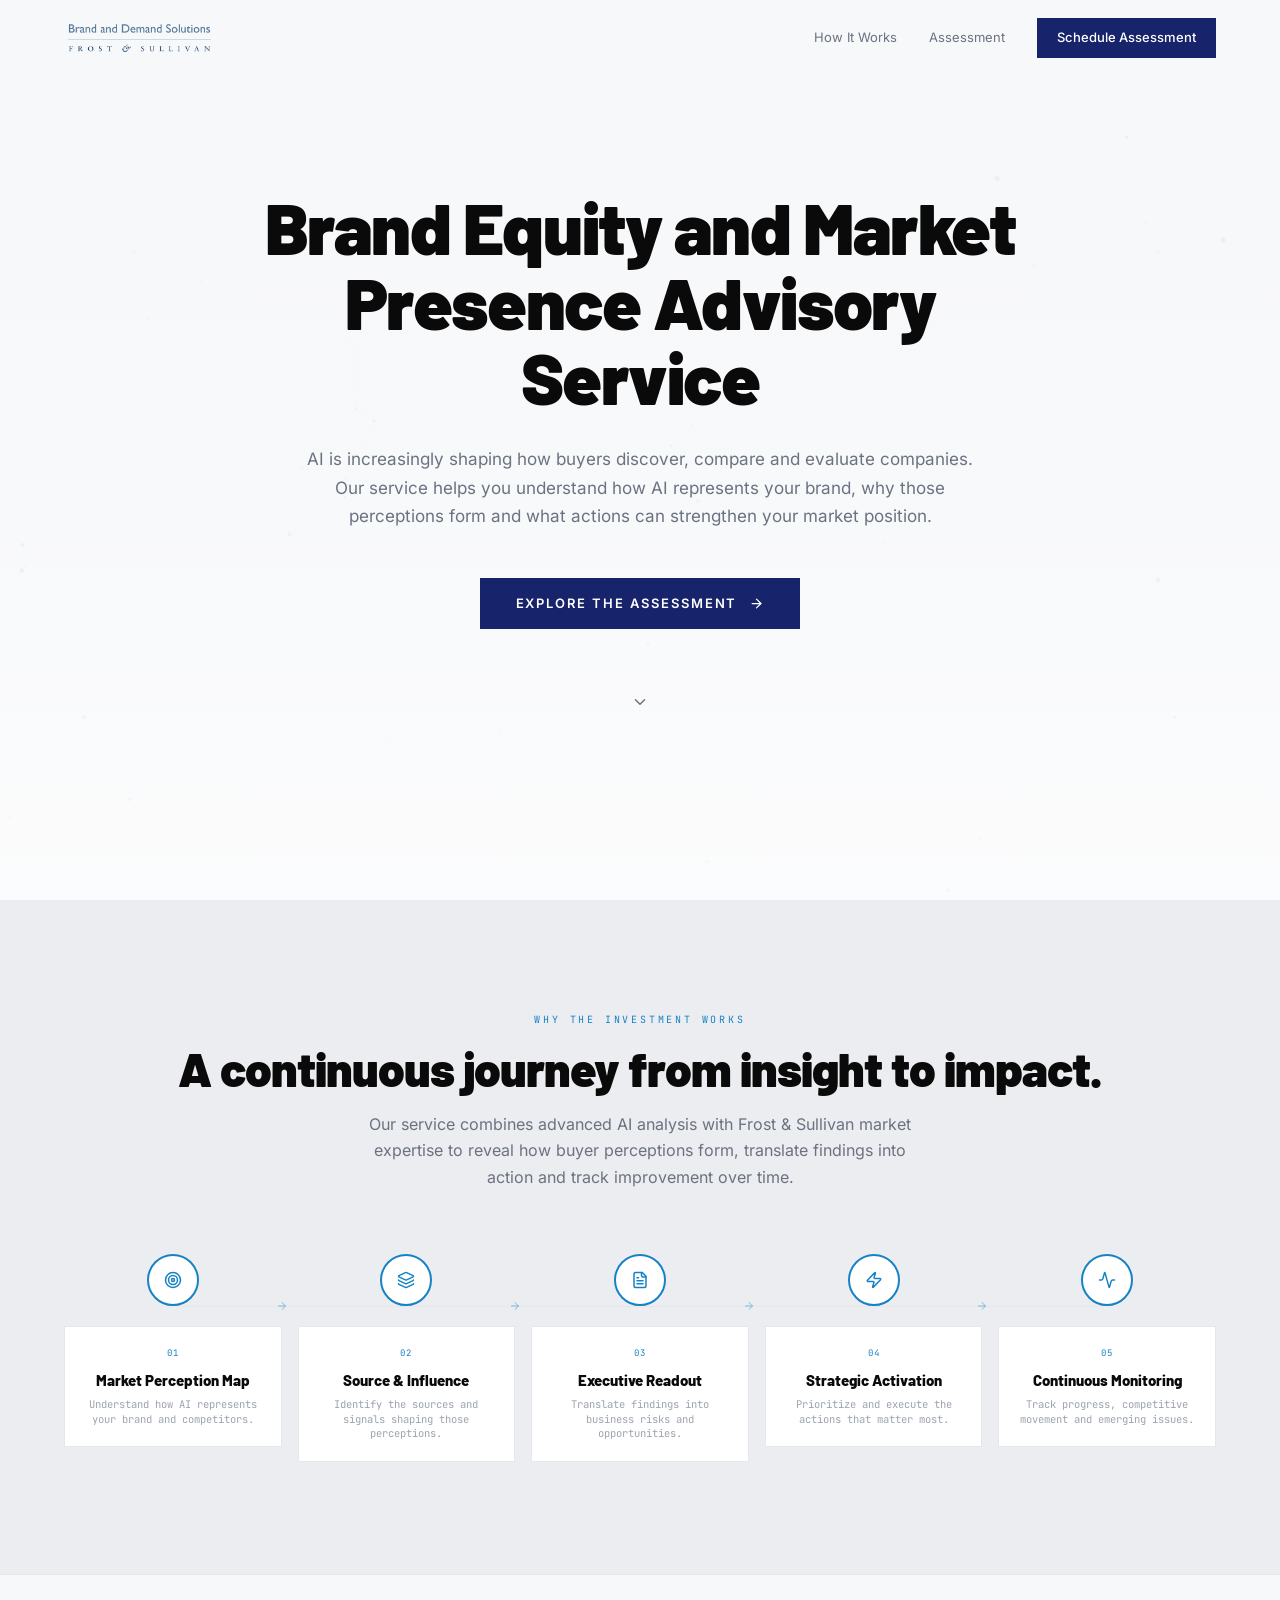
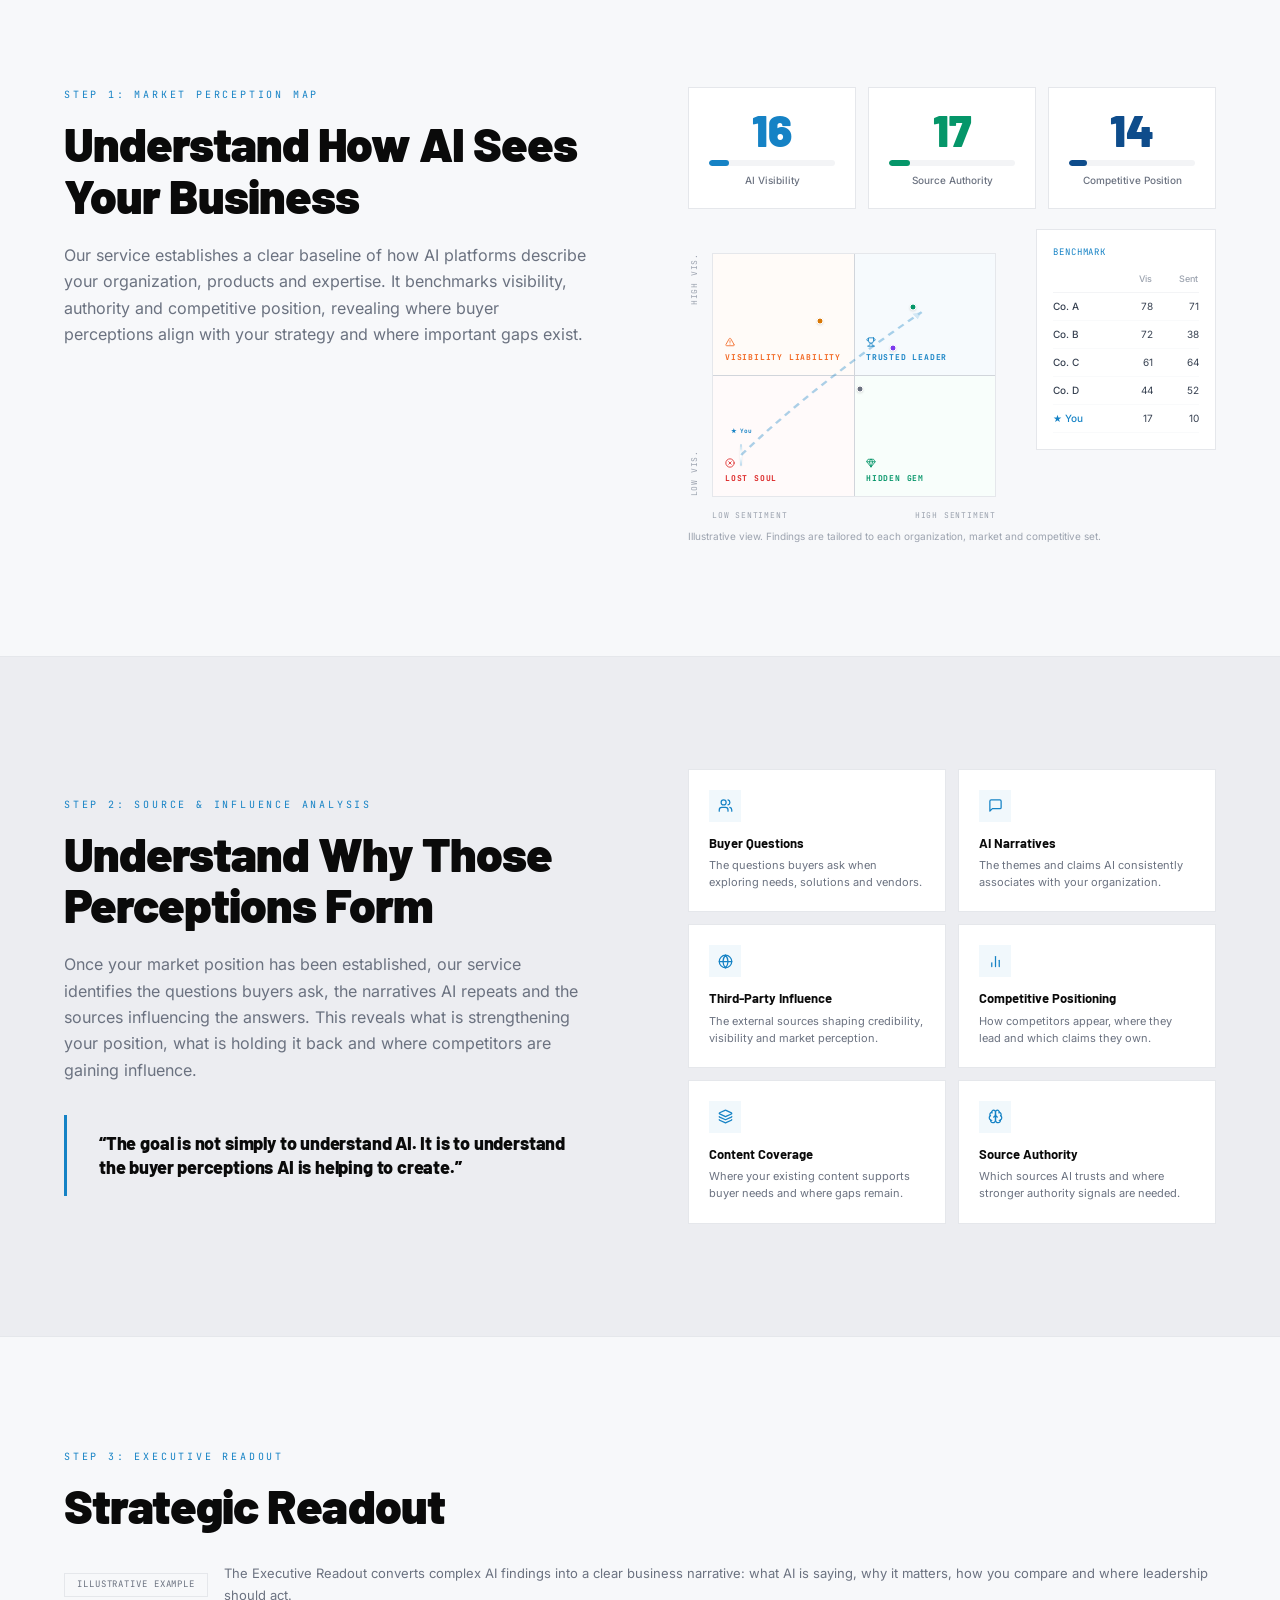
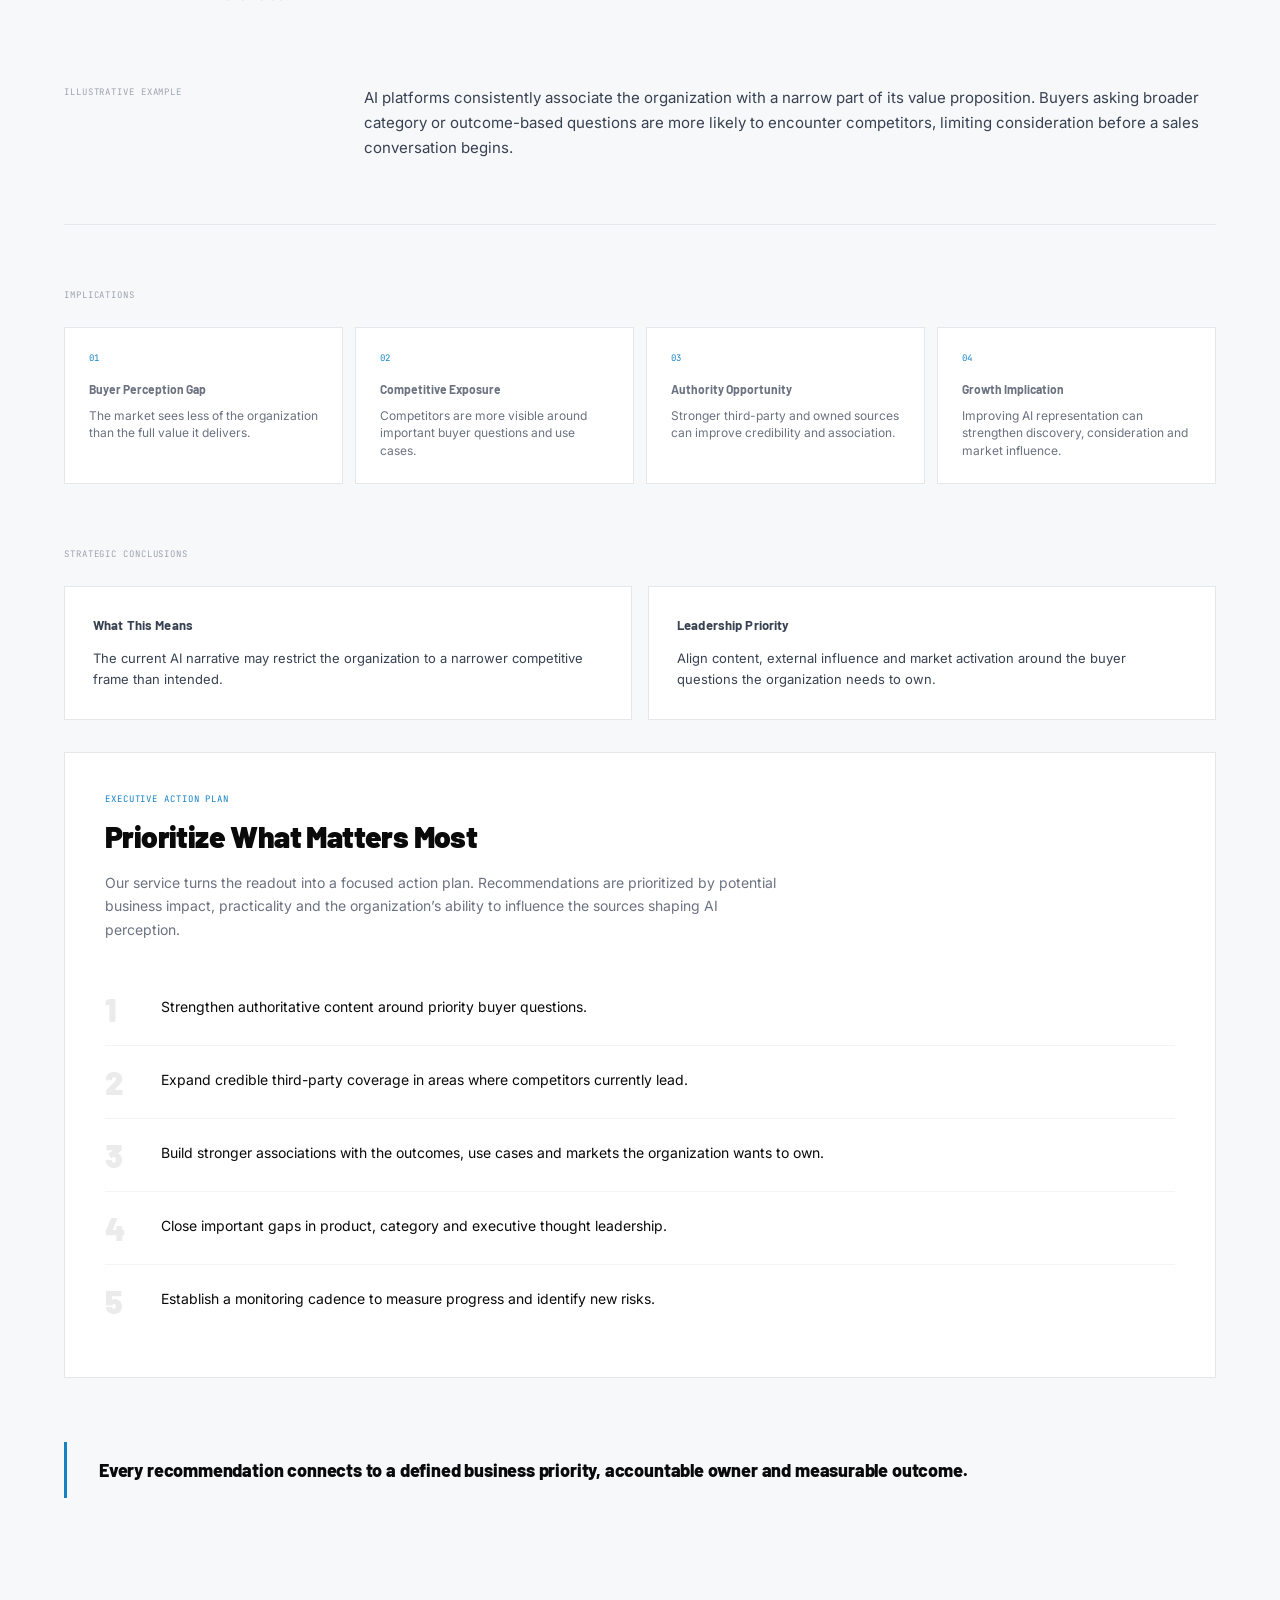
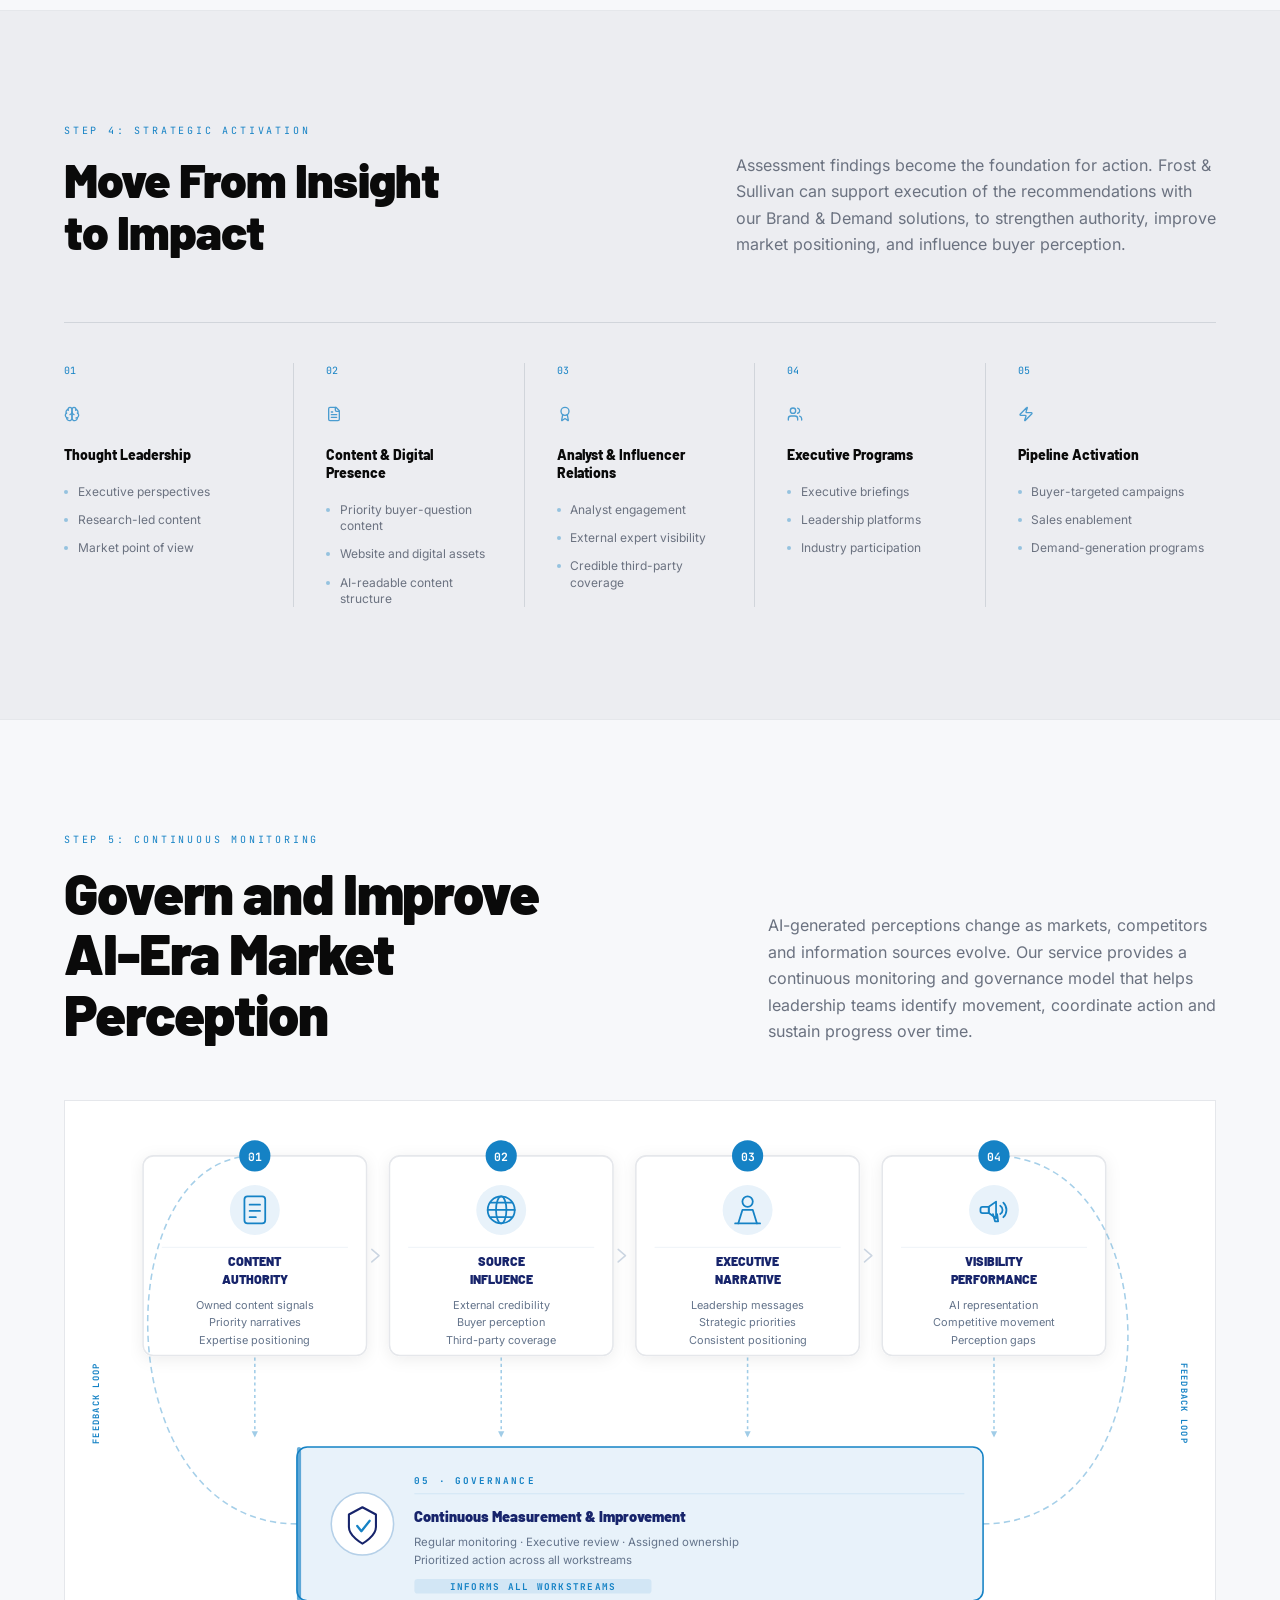
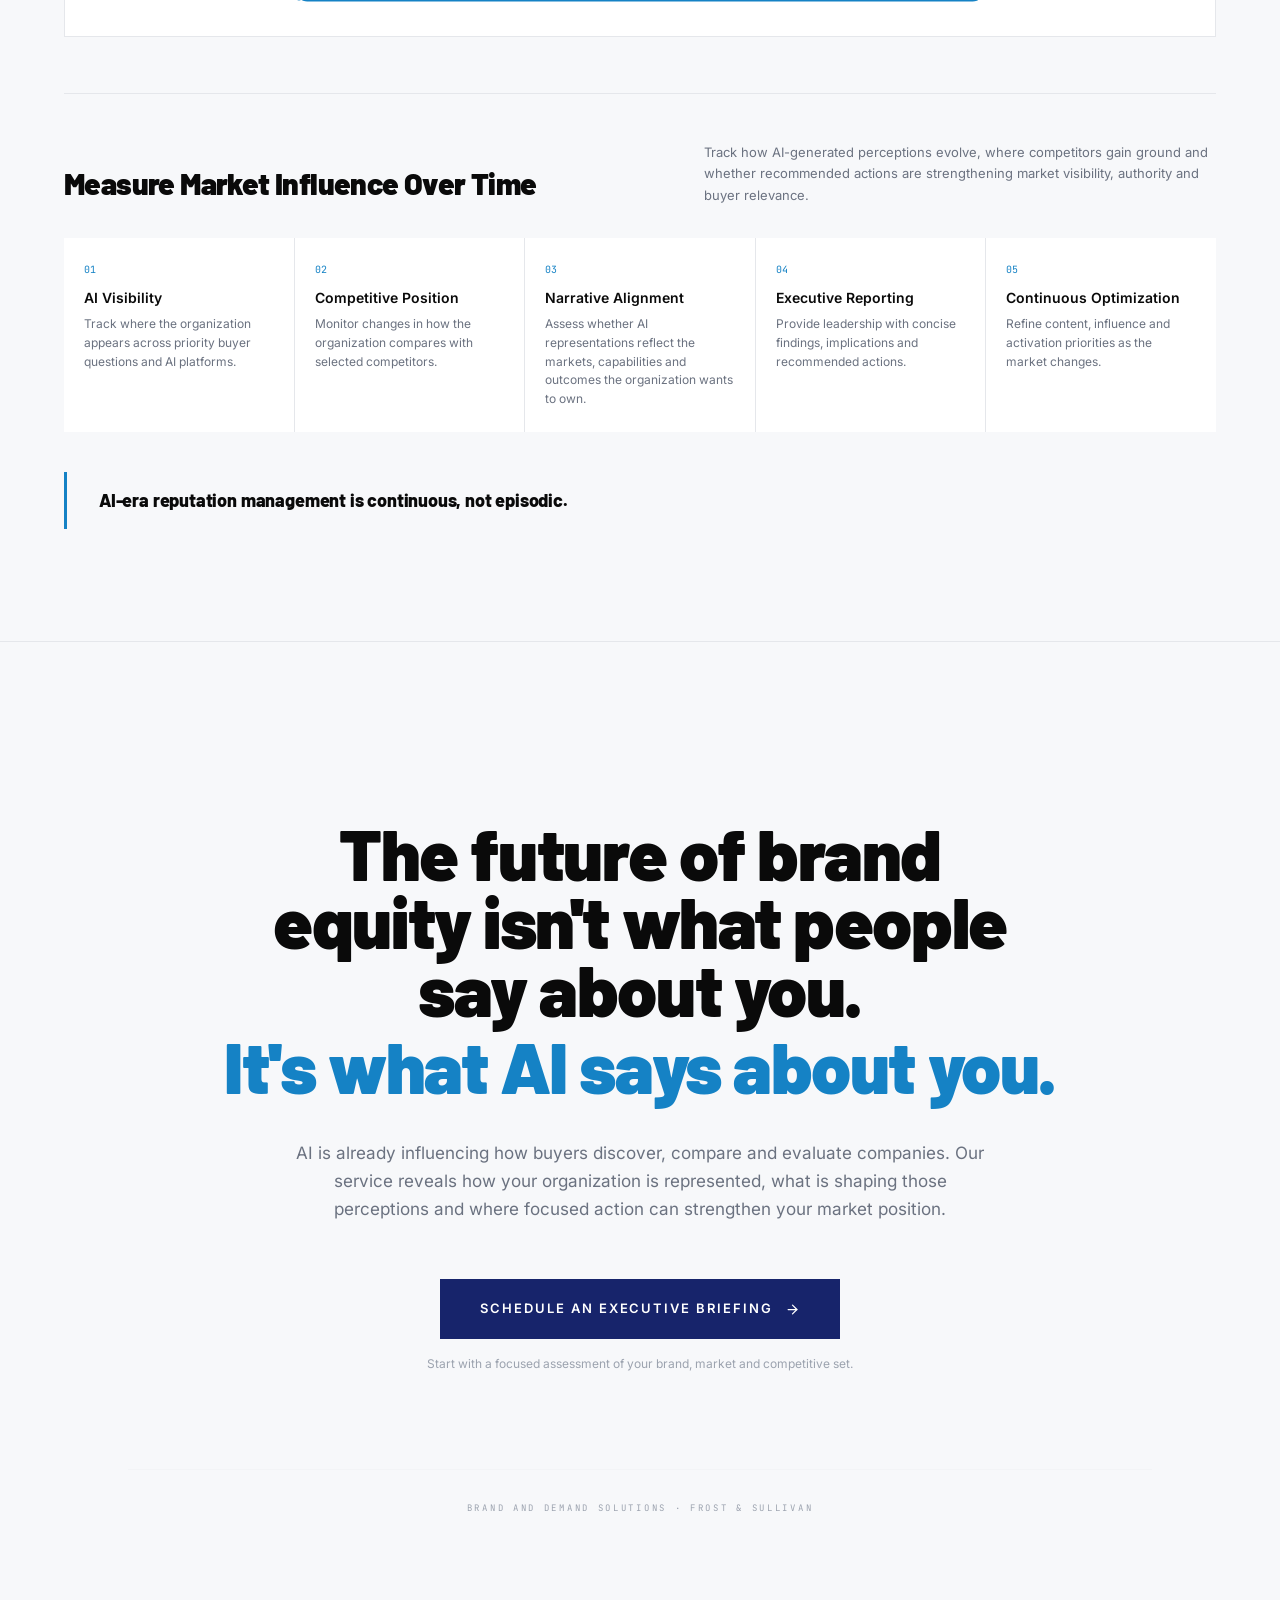
==== commit 2769884c: "Remove comparison banner from v2 Co-Authored-By: Claude Sonnet 5 <noreply@anthropic.com>" ====
--- a/index-v2.html
+++ b/index-v2.html
@@ -16,7 +16,7 @@
 <link rel="stylesheet" href="assets/css/fonts.css" />
 <link rel="stylesheet" href="assets/css/styles-v2.css" />
 </head>
-<body style="padding-bottom:2.25rem">
+<body>
 
 <!-- ============ NAV ============ -->
 <header class="nav" id="nav">
@@ -624,10 +624,6 @@
   </div>
 </section>
 
-<div class="compare-banner">
-  VERSIÓN 2 — copy &amp; paleta nuevos (Figma) · <a href="index.html">ver versión original</a>
-</div>
-
 <script src="assets/js/main.js" defer></script>
 </body>
 </html>
--- a/assets/css/styles-v2.css
+++ b/assets/css/styles-v2.css
@@ -441,12 +441,3 @@
   .brief__intro { flex-direction: column; align-items: flex-start; gap: 0.75rem; }
   .step__card { min-height: 0; }
 }
-
-/* ---- v2 comparison banner (not part of the design — helps tell the tabs apart) ---- */
-.compare-banner {
-  position: fixed; left: 0; right: 0; bottom: 0; z-index: 60;
-  background: var(--navy); color: #fff; text-align: center;
-  font-family: var(--f-mono); font-size: 11px; letter-spacing: 0.08em;
-  padding: 0.5rem 1rem;
-}
-.compare-banner a { color: #fff; text-decoration: underline; text-underline-offset: 2px; }
